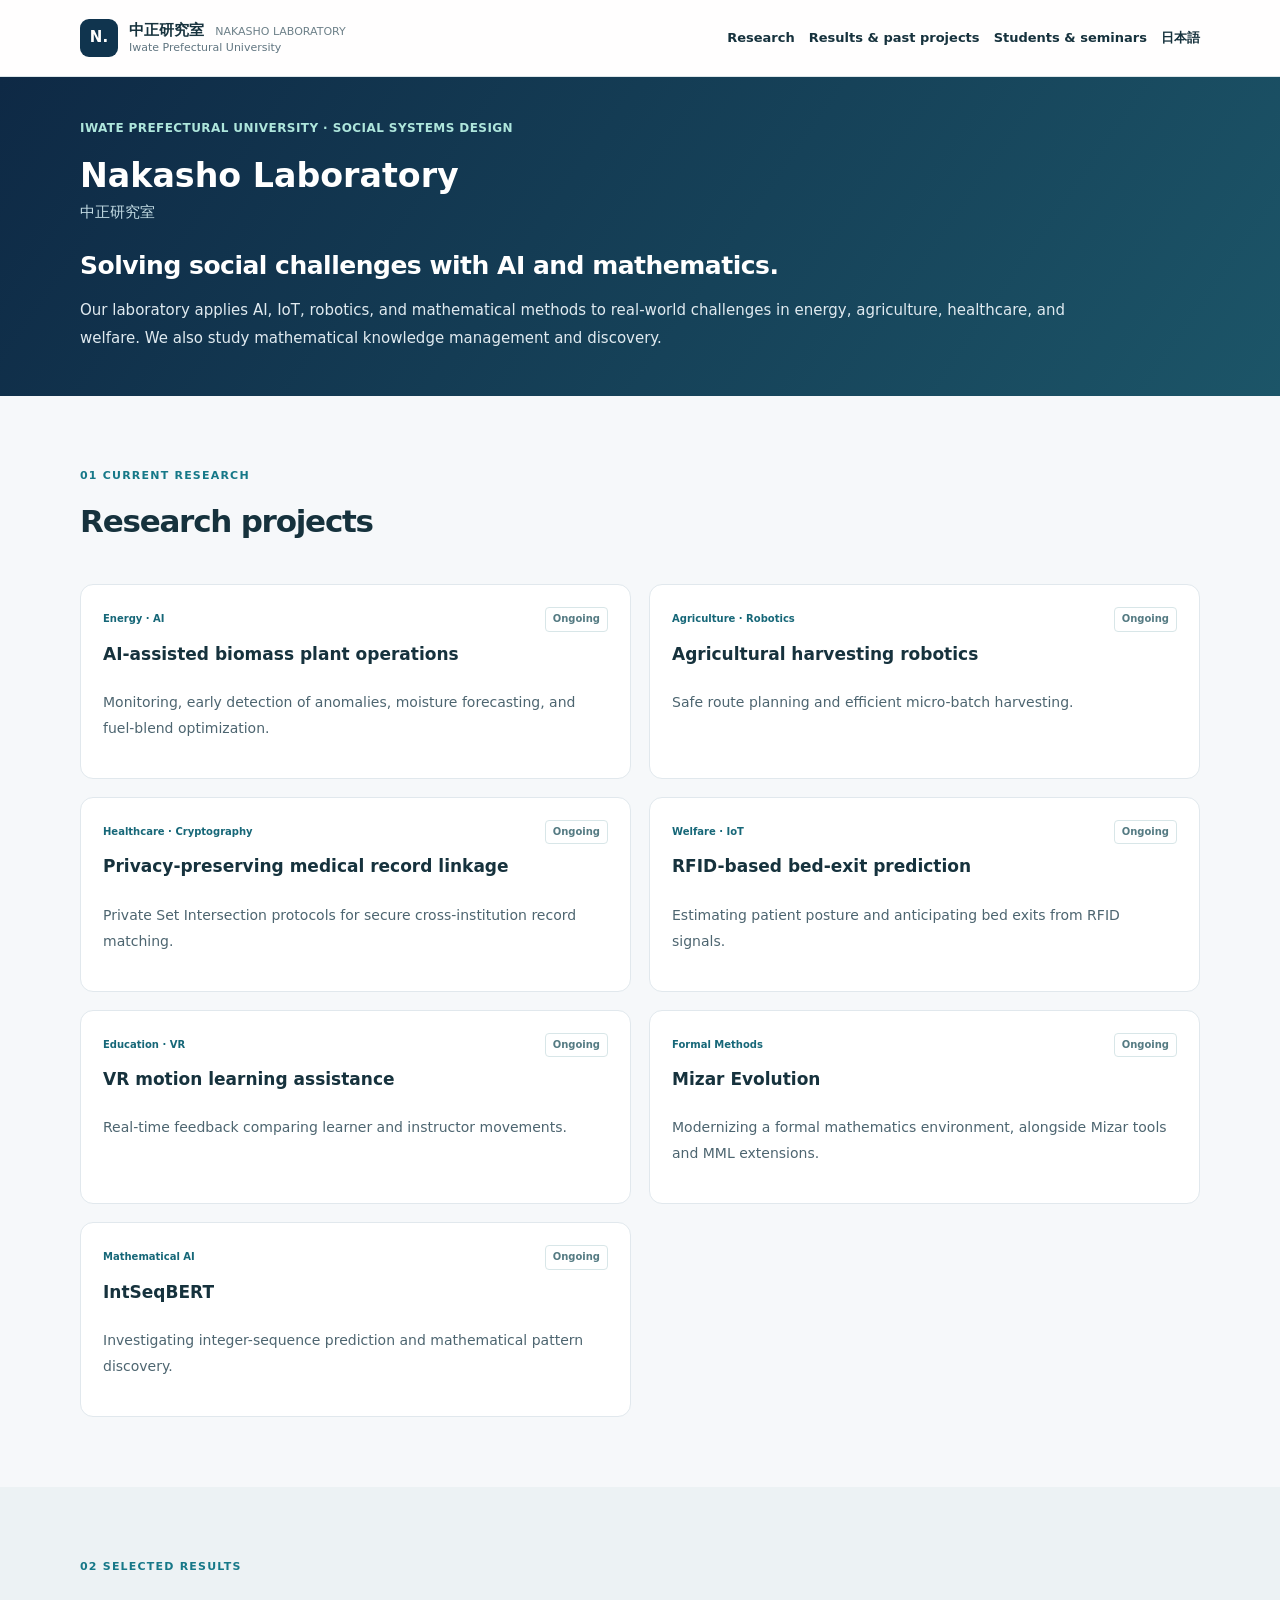
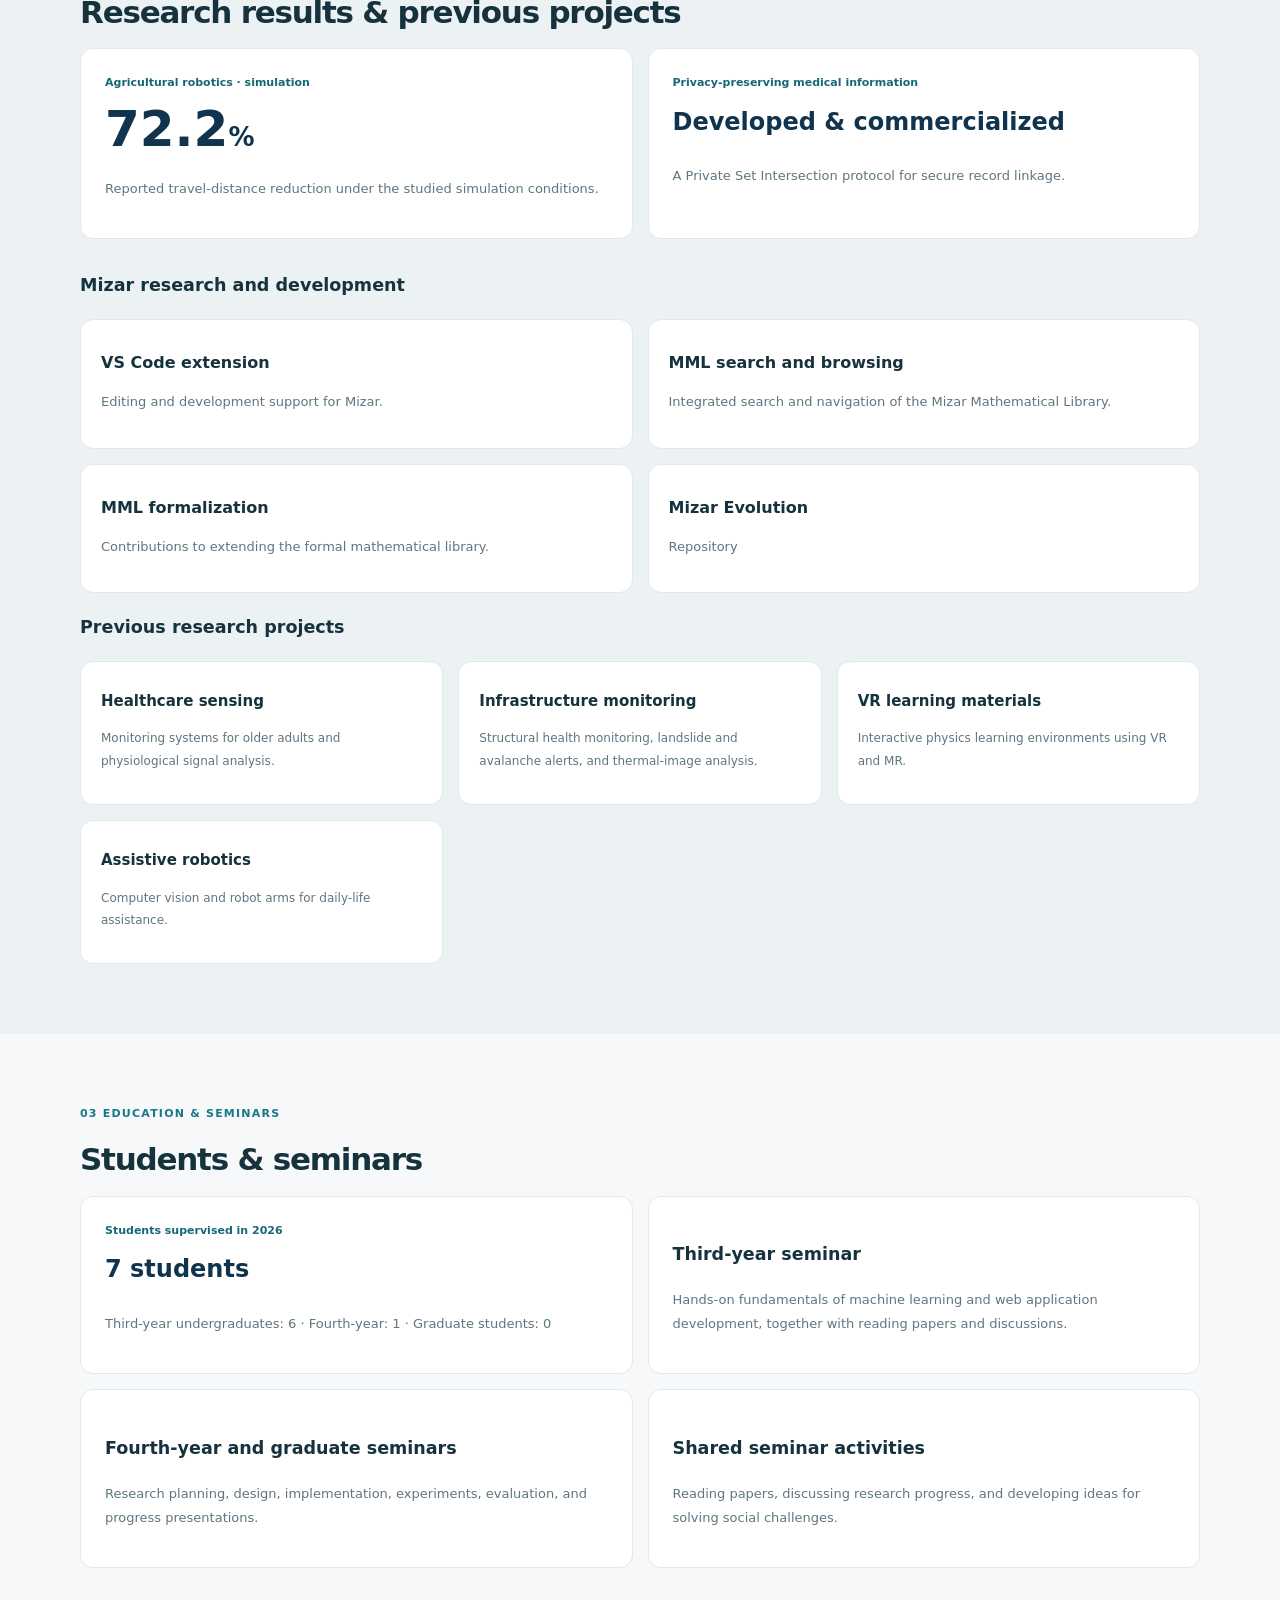
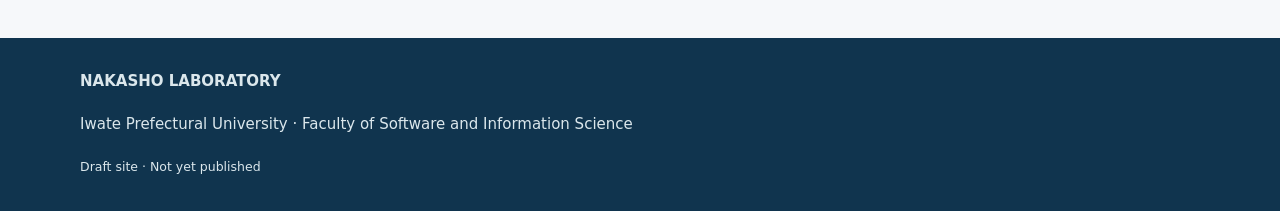
==== en/index.html @ c3edbd69 "content: merge research results with previous research projects" ====
<!doctype html><html lang="en"><head><meta charset="utf-8"><meta name="viewport" content="width=device-width,initial-scale=1"><title>Nakasho Laboratory | Iwate Prefectural University</title><meta name="description" content="AI, IoT, robotics and mathematical methods for sustainable social systems."><link rel="stylesheet" href="../assets/site.css"></head><body><a class="skip-link" href="#main">Skip to main content</a><header class="site-header"><div class="container header-inner"><a class="brand" href="#top"><span class="brand-mark">N.</span><span class="brand-text"><strong>中正研究室 <span class="brand-en">NAKASHO LABORATORY</span></strong><small>Iwate Prefectural University</small></span></a><nav class="nav"><a href="#research">Research</a><a href="#results">Results &amp; past projects</a><a href="#seminar">Students &amp; seminars</a><a href="../" lang="ja">日本語</a></nav><details class="mobile-menu"><summary>Menu ☰</summary><nav class="mobile-dropdown"><a href="#research">Research</a><a href="#results">Results &amp; past projects</a><a href="#seminar">Students &amp; seminars</a><a href="../" lang="ja">日本語</a></nav></details></div></header><main id="main"><section class="hero" id="top"><div class="container hero-shell"><div class="hero-copy"><div class="kicker">IWATE PREFECTURAL UNIVERSITY · SOCIAL SYSTEMS DESIGN</div><h1>Nakasho Laboratory <span class="hero-roman">中正研究室</span></h1><h2 class="hero-mission">Solving social challenges with AI and mathematics.</h2><p class="hero-lead">Our laboratory applies AI, IoT, robotics, and mathematical methods to real-world challenges in energy, agriculture, healthcare, and welfare. We also study mathematical knowledge management and discovery.</p></div></div></section><section class="section" id="research"><div class="container"><div class="section-head"><div><div class="section-eyebrow">01 CURRENT RESEARCH</div><h2 class="section-title">Research projects</h2></div></div><div class="project-grid">
<article class="project-card"><div class="project-content"><div class="project-meta"><span class="project-tag">Energy · AI</span><span class="project-status">Ongoing</span></div><h3>AI-assisted biomass plant operations</h3><p>Monitoring, early detection of anomalies, moisture forecasting, and fuel-blend optimization.</p></div></article><article class="project-card"><div class="project-content"><div class="project-meta"><span class="project-tag">Agriculture · Robotics</span><span class="project-status">Ongoing</span></div><h3>Agricultural harvesting robotics</h3><p>Safe route planning and efficient micro-batch harvesting.</p></div></article><article class="project-card"><div class="project-content"><div class="project-meta"><span class="project-tag">Healthcare · Cryptography</span><span class="project-status">Ongoing</span></div><h3>Privacy-preserving medical record linkage</h3><p>Private Set Intersection protocols for secure cross-institution record matching.</p></div></article><article class="project-card"><div class="project-content"><div class="project-meta"><span class="project-tag">Welfare · IoT</span><span class="project-status">Ongoing</span></div><h3>RFID-based bed-exit prediction</h3><p>Estimating patient posture and anticipating bed exits from RFID signals.</p></div></article><article class="project-card"><div class="project-content"><div class="project-meta"><span class="project-tag">Education · VR</span><span class="project-status">Ongoing</span></div><h3>VR motion learning assistance</h3><p>Real-time feedback comparing learner and instructor movements.</p></div></article><article class="project-card"><div class="project-content"><div class="project-meta"><span class="project-tag">Formal Methods</span><span class="project-status">Ongoing</span></div><h3>Mizar Evolution</h3><p>Modernizing a formal mathematics environment, alongside Mizar tools and MML extensions.</p></div></article><article class="project-card"><div class="project-content"><div class="project-meta"><span class="project-tag">Mathematical AI</span><span class="project-status">Ongoing</span></div><h3>IntSeqBERT</h3><p>Investigating integer-sequence prediction and mathematical pattern discovery.</p></div></article>
</div></div></section><section class="section results" id="results"><div class="container"><div class="section-eyebrow">02 SELECTED RESULTS</div><h2 class="section-title">Research results &amp; previous projects</h2><div class="outcome-grid"><div class="outcome-card"><div class="outcome-label">Agricultural robotics · simulation</div><div class="outcome-value">72.2<span>%</span></div><p>Reported travel-distance reduction under the studied simulation conditions.</p></div><div class="outcome-card"><div class="outcome-label">Privacy-preserving medical information</div><div class="outcome-value outcome-text">Developed &amp; commercialized</div><p>A Private Set Intersection protocol for secure record linkage.</p></div></div><div class="mizar-achievements"><h3>Mizar research and development</h3><div class="mizar-output-grid"><div class="mizar-output-card"><h4>VS Code extension</h4><p>Editing and development support for Mizar.</p></div><div class="mizar-output-card"><h4>MML search and browsing</h4><p>Integrated search and navigation of the Mizar Mathematical Library.</p></div><div class="mizar-output-card"><h4>MML formalization</h4><p>Contributions to extending the formal mathematical library.</p></div><div class="mizar-output-card"><h4>Mizar Evolution</h4><p><a href="https://github.com/aabaa/mizar-evo">Repository</a></p></div></div></div><h3 class="outcome-subtitle">Previous research projects</h3><div class="prior-grid"><article class="prior-card"><h3>Healthcare sensing</h3><p>Monitoring systems for older adults and physiological signal analysis.</p></article><article class="prior-card"><h3>Infrastructure monitoring</h3><p>Structural health monitoring, landslide and avalanche alerts, and thermal-image analysis.</p></article><article class="prior-card"><h3>VR learning materials</h3><p>Interactive physics learning environments using VR and MR.</p></article><article class="prior-card"><h3>Assistive robotics</h3><p>Computer vision and robot arms for daily-life assistance.</p></article></div></div></section><section class="section" id="seminar"><div class="container"><div class="section-eyebrow">03 EDUCATION &amp; SEMINARS</div><h2 class="section-title">Students &amp; seminars</h2><div class="outcome-grid"><div class="outcome-card"><div class="outcome-label">Students supervised in 2026</div><div class="outcome-value outcome-text">7 students</div><p>Third-year undergraduates: 6 · Fourth-year: 1 · Graduate students: 0</p></div><div class="outcome-card"><h3>Third-year seminar</h3><p>Hands-on fundamentals of machine learning and web application development, together with reading papers and discussions.</p></div><div class="outcome-card"><h3>Fourth-year and graduate seminars</h3><p>Research planning, design, implementation, experiments, evaluation, and progress presentations.</p></div><div class="outcome-card"><h3>Shared seminar activities</h3><p>Reading papers, discussing research progress, and developing ideas for solving social challenges.</p></div></div></div></section></main><footer><div class="container"><strong>NAKASHO LABORATORY</strong><p>Iwate Prefectural University · Faculty of Software and Information Science</p><small>Draft site · Not yet published</small></div></footer></body></html>
---- assets/site.css ----
@charset "UTF-8";
:root{--ink:#16323d;--muted:#607580;--teal:#166778;--deep:#10344e;--line:#dce6e9;--paper:#f6f8fa;--white:#fff}*{box-sizing:border-box}html{scroll-behavior:smooth;scroll-padding-top:82px}body{margin:0;color:var(--ink);background:var(--paper);font:15px/1.85 system-ui,-apple-system,"Noto Sans JP","Hiragino Kaku Gothic ProN",sans-serif}a{color:inherit;text-decoration:none}a:hover{color:var(--teal)}a:focus-visible,summary:focus-visible{outline:3px solid #2db7ad;outline-offset:3px}.container{width:min(1120px,calc(100% - 40px));margin:auto}.skip-link{position:absolute;top:-90px;background:white;padding:10px;z-index:20}.skip-link:focus{top:0}.site-header{position:sticky;top:0;z-index:5;background:#fffefef5;border-bottom:1px solid var(--line);backdrop-filter:blur(12px)}.header-inner{min-height:76px;display:flex;align-items:center;justify-content:space-between;gap:20px}.brand{display:flex;gap:11px;align-items:center}.brand-mark{display:grid;place-items:center;width:38px;height:38px;background:var(--deep);border-radius:9px;color:white;font-weight:800}.brand-text strong{display:block;font-size:13px;letter-spacing:.07em}.brand-text small{display:block;font-size:10px;color:var(--muted)}.nav{display:flex;gap:15px;flex-wrap:wrap;font-size:12px;font-weight:650}.nav .lang{color:var(--teal)}.mobile-menu{display:none}.hero{background:linear-gradient(125deg,#0e2945,#1c5568);color:#fff}.hero-shell{display:grid;grid-template-columns:1.15fr 1fr;gap:35px;align-items:center;min-height:480px;padding-top:45px;padding-bottom:42px}.kicker{letter-spacing:.16em;text-transform:uppercase;color:#9de4d3;font-size:11px;font-weight:700}.hero h1{font-size:clamp(32px,4.5vw,58px);line-height:1.4;letter-spacing:-.045em;margin:20px 0}.hero h1 em{font-style:normal;color:#b2e7e2}.hero-lead{color:#e0eaf0;font-size:15px;max-width:620px}.hero-actions{display:flex;flex-wrap:wrap;gap:12px;margin:27px 0}.btn{padding:11px 17px;border-radius:8px;font-weight:700;font-size:12px}.btn.primary{background:white;color:#123e52}.btn.secondary{border:1px solid #9cb4c5;color:white}.hero-note{font-size:12px;color:#b8cbd5}.hero-art img{width:100%;height:auto;max-height:330px;object-fit:contain}.hero-art-caption{text-align:center;font-size:10px;letter-spacing:.17em;color:#bad4d6}.hero-bottom{border-top:1px solid #ffffff2d}.hero-bottom-inner{display:flex;gap:25px;flex-wrap:wrap;padding:17px 0}.hero-bottom-item{display:flex;gap:9px;font-size:11px;color:#e0e8eb}.hero-bottom-item b{color:#99e4d6}.section{padding:70px 0}.section-head{display:flex;justify-content:space-between;gap:24px;align-items:end;margin-bottom:27px}.section-eyebrow,.achievement-eyebrow{font-size:11px;font-weight:700;color:#167888;letter-spacing:.11em}.section-num{margin-right:8px}.section-title{font-size:clamp(25px,3vw,36px);letter-spacing:-.04em;margin:7px 0}.section-desc{font-size:13px;color:var(--muted);max-width:390px}.research-group{display:flex;align-items:center;gap:13px;margin:25px 0 17px}.research-group .label-prefix{color:var(--teal);font-weight:800}.research-group .bar{height:1px;background:var(--line);flex:1}.project-grid{display:grid;grid-template-columns:repeat(2,minmax(0,1fr));gap:18px}.project-card,.prior-card,.outcome-card,.mizar-output-card,.pub,.profile{background:#fff;border:1px solid #e1e8ed;border-radius:13px;overflow:hidden}.project-art{background:#e9f2f2;min-height:165px;display:grid;place-items:center}.project-art img{width:100%;height:178px;object-fit:cover}.project-content{padding:20px}.project-meta{display:flex;gap:10px;align-items:center;justify-content:space-between;font-size:10px;font-weight:800;color:var(--teal)}.project-status{color:#557b83;border:1px solid #d8e6e8;padding:2px 7px;border-radius:4px}.project-card h3{font-size:18px;margin:9px 0}.en-title{display:block;color:#698089;font-size:11px;font-weight:500}.project-card p{font-size:13px;color:#4d6570}.project-bottom{display:flex;justify-content:space-between;flex-wrap:wrap;gap:12px;align-items:center;border-top:1px solid #edf1f3;padding-top:15px;margin-top:18px}.keywords{font-size:11px;color:#6a818b}.project-link{color:var(--teal);font-size:11px;font-weight:750}.results{background:#ecf2f4}.outcome-grid,.mizar-output-grid,.prior-grid{display:grid;grid-template-columns:repeat(2,minmax(0,1fr));gap:15px}.outcome-card{padding:24px}.outcome-label,.mizar-output-index{font-size:11px;color:var(--teal);font-weight:750}.outcome-value{font-size:50px;font-weight:800;color:var(--deep);line-height:1.4}.outcome-value span{font-size:26px}.outcome-value.outcome-text{font-size:24px;padding:12px 0}.outcome-card p{color:var(--muted);font-size:13px}.mizar-achievements{margin-top:30px}.achievement-head h3{font-size:23px;margin:8px 0}.achievement-head p{font-size:13px;color:var(--muted)}.mizar-output-card{padding:20px}.mizar-output-card h4{margin:8px 0;font-size:16px}.mizar-output-card p{font-size:13px;color:var(--muted)}.mizar-output-links{display:flex;gap:14px;font-size:12px;color:var(--teal);flex-wrap:wrap}.pub-list{display:grid;gap:8px;margin-top:25px}.pub{padding:14px 19px;display:flex;gap:14px;align-items:center}.pub-year{font-size:12px;color:var(--teal);font-weight:800}.pub-title{font-size:13px;font-weight:700}.pub-venue{font-size:12px;color:var(--muted)}.pub-arrow{margin-left:auto}.prior-grid{grid-template-columns:repeat(3,minmax(0,1fr))}.prior-card{padding:20px}.prior-card h3{margin:6px 0;font-size:15px}.prior-card p{font-size:12px;color:var(--muted)}.profile{padding:23px}.profile-role{color:var(--teal);font-size:12px}.profile-symbol{font-size:32px}.profile-links{display:flex;flex-wrap:wrap;gap:14px;color:var(--teal);font-size:12px}.contact{background:#e8f0f3}.footer-brand{font-weight:800}.footer-links{display:flex;gap:16px;flex-wrap:wrap}.footer-note{color:#647981;font-size:11px}.inline-note{font-size:12px;color:var(--muted)}footer{background:var(--deep);color:#dbe7ec;padding:30px 0}footer a{color:#fff}
@media(max-width:900px){.nav{display:none}.mobile-menu{display:block;position:relative}.mobile-menu summary{cursor:pointer;font-size:13px}.mobile-dropdown{position:absolute;right:0;top:31px;background:white;color:var(--ink);border:1px solid var(--line);border-radius:10px;padding:15px;width:min(300px,85vw);box-shadow:0 12px 30px #0b273522}.mobile-dropdown a{display:block;padding:7px}.hero-shell{grid-template-columns:1fr}.hero-art{display:none}.section-head{display:block}.section-desc{max-width:none}.prior-grid{grid-template-columns:repeat(2,minmax(0,1fr))}}
@media(max-width:600px){.container{width:min(100% - 30px,1120px)}.hero-shell{min-height:0;padding-top:42px;padding-bottom:42px}.hero h1{font-size:31px}.hero-lead{font-size:13px}.hero-bottom-inner{gap:10px}.hero-bottom-item{font-size:10px}.section{padding:42px 0}.project-grid,.outcome-grid,.mizar-output-grid,.prior-grid{grid-template-columns:1fr}.project-art img{height:155px}.project-content{padding:17px}.outcome-value{font-size:39px}.pub{flex-wrap:wrap}}

/* Deliberately restrained, text-first design. No decorative project illustrations. */
.hero-shell{grid-template-columns:minmax(0,1fr);min-height:350px;max-width:1120px}.hero-copy{max-width:760px}.project-card{display:flex;flex-direction:column}.project-content{height:100%;display:flex;flex-direction:column}.project-bottom{margin-top:auto}.project-art,.hero-art{display:none!important}

/* Lab identity first, restrained title design inspired by peer lab sites. */
.brand-en{font-size:10px;font-weight:500;letter-spacing:.02em;color:#6d8089;margin-left:7px}.hero h1{font-size:clamp(38px,5vw,64px);line-height:1.25;margin:20px 0 14px}.hero-roman{display:block;font-size:clamp(15px,1.7vw,22px);letter-spacing:.02em;font-weight:450;color:#c6dee6;margin-top:8px}.hero-mission{font-size:clamp(19px,2.35vw,29px);line-height:1.5;font-weight:650;margin:22px 0 12px;color:#fff}.hero-lead{margin-top:10px}.hero-note{margin-top:24px}.hero-shell{min-height:360px;padding-top:58px;padding-bottom:55px}@media(max-width:600px){.brand-en{display:block;margin-left:0;font-size:9px}.hero h1{font-size:38px}.hero-mission{font-size:21px}.hero-shell{padding-top:42px;padding-bottom:40px}}

/* Typography normalization — desktop and mobile, October 2026. */
.brand-text strong{font-size:15px;letter-spacing:0;line-height:1.35}.brand-text small{font-size:11px;line-height:1.45}.brand-en{font-size:11px;font-weight:450;letter-spacing:0;margin-left:6px}.brand-mark{flex-shrink:0}.nav{font-size:13px;gap:clamp(10px,1.1vw,17px)}
.hero-shell{display:block;min-height:0;padding-top:clamp(43px,5vw,67px);padding-bottom:clamp(42px,5vw,65px)}.hero-copy{max-width:850px}.kicker{font-size:12px;line-height:1.6;letter-spacing:.035em;text-transform:none}.hero h1{font-size:clamp(36px,3.7vw,48px);font-weight:750;line-height:1.3;letter-spacing:-.025em;margin:21px 0 0}.hero-roman{font-size:clamp(17px,1.7vw,20px);font-weight:450;margin-top:3px;letter-spacing:0;line-height:1.4}.hero-mission{font-size:clamp(21px,2.1vw,26px);font-weight:650;line-height:1.55;letter-spacing:-.02em;margin:28px 0 11px;text-wrap:pretty}.hero-lead{font-size:15px;line-height:1.95;max-width:43em;margin:0;overflow-wrap:normal;line-break:strict;word-break:normal}.hero-note{font-size:12px;margin-top:17px}.hero-bottom-item{font-size:12px}
.section-title{font-size:clamp(25px,2.65vw,31px)}.project-card h3{font-size:17px;line-height:1.55}.project-card p{font-size:14px;line-height:1.85}.en-title{font-size:12px}.section-desc{font-size:14px;line-height:1.75}.project-content{padding:22px}
@media(max-width:1000px){.nav{display:none}.mobile-menu{display:block;position:relative}.mobile-dropdown{position:absolute;right:0;top:31px;background:white;color:var(--ink);border:1px solid var(--line);border-radius:10px;padding:15px;width:min(300px,85vw);box-shadow:0 12px 30px #0b273522}.mobile-dropdown a{display:block;padding:7px}}
@media(max-width:600px){.hero h1{font-size:35px}.hero-roman{font-size:17px}.hero-mission{font-size:21px;margin-top:23px}.hero-lead{font-size:14px}.brand-text strong{font-size:14px}.brand-en{display:block;margin:1px 0 0;font-size:10px}.project-content{padding:18px}.hero-shell{padding-top:39px;padding-bottom:41px}}

/* Restore original navy/teal palette; keep lab name modest and legible. */
.hero{background:linear-gradient(125deg,#0e2945,#1c5568);color:#fff}
.hero-shell{padding-top:42px;padding-bottom:43px}
.hero h1{font-size:clamp(28px,2.6vw,34px);font-weight:650;letter-spacing:0;line-height:1.38;margin:15px 0 0;color:#fff}
.hero-roman{font-size:15px;line-height:1.5;font-weight:400;color:#c6dee6;margin-top:2px}
.hero-mission{font-size:clamp(20px,2vw,25px);font-weight:600;line-height:1.6;color:#fff;margin:22px 0 10px}
.kicker{color:#aee6dc;font-size:12px}
.hero-lead{color:#e0eaf0;max-width:44em;font-size:15px}
.hero-note{color:#b8cbd5}
.hero-bottom{display:none}
@media(max-width:600px){.hero h1{font-size:29px}.hero-mission{font-size:20px}.hero-shell{padding-top:37px;padding-bottom:40px}.hero-lead{font-size:14px}}

/* Ordinary text links; no decorative external-link arrows. */
.project-link,.mizar-output-links a,.profile-links a,.footer-links a,.inline-note a,.contact-info a,.pub-title{ text-decoration:underline; text-underline-offset:3px; text-decoration-thickness:1px; }
.project-link:hover,.mizar-output-links a:hover,.profile-links a:hover,.footer-links a:hover,.inline-note a:hover,.contact-info a:hover,.pub:hover .pub-title{ text-decoration-thickness:2px; }
.pub-arrow{display:none}

/* Hero copy: sentence-level breaks on desktop; natural wrapping on narrower viewports. */
.hero-copy{max-width:1000px}
.hero-lead{max-width:100%;line-height:1.9}
.hero-sentence{display:block}
.hero-sentence + .hero-sentence{margin-top:0.35em}
@media(max-width:900px){.hero-copy{max-width:100%}}
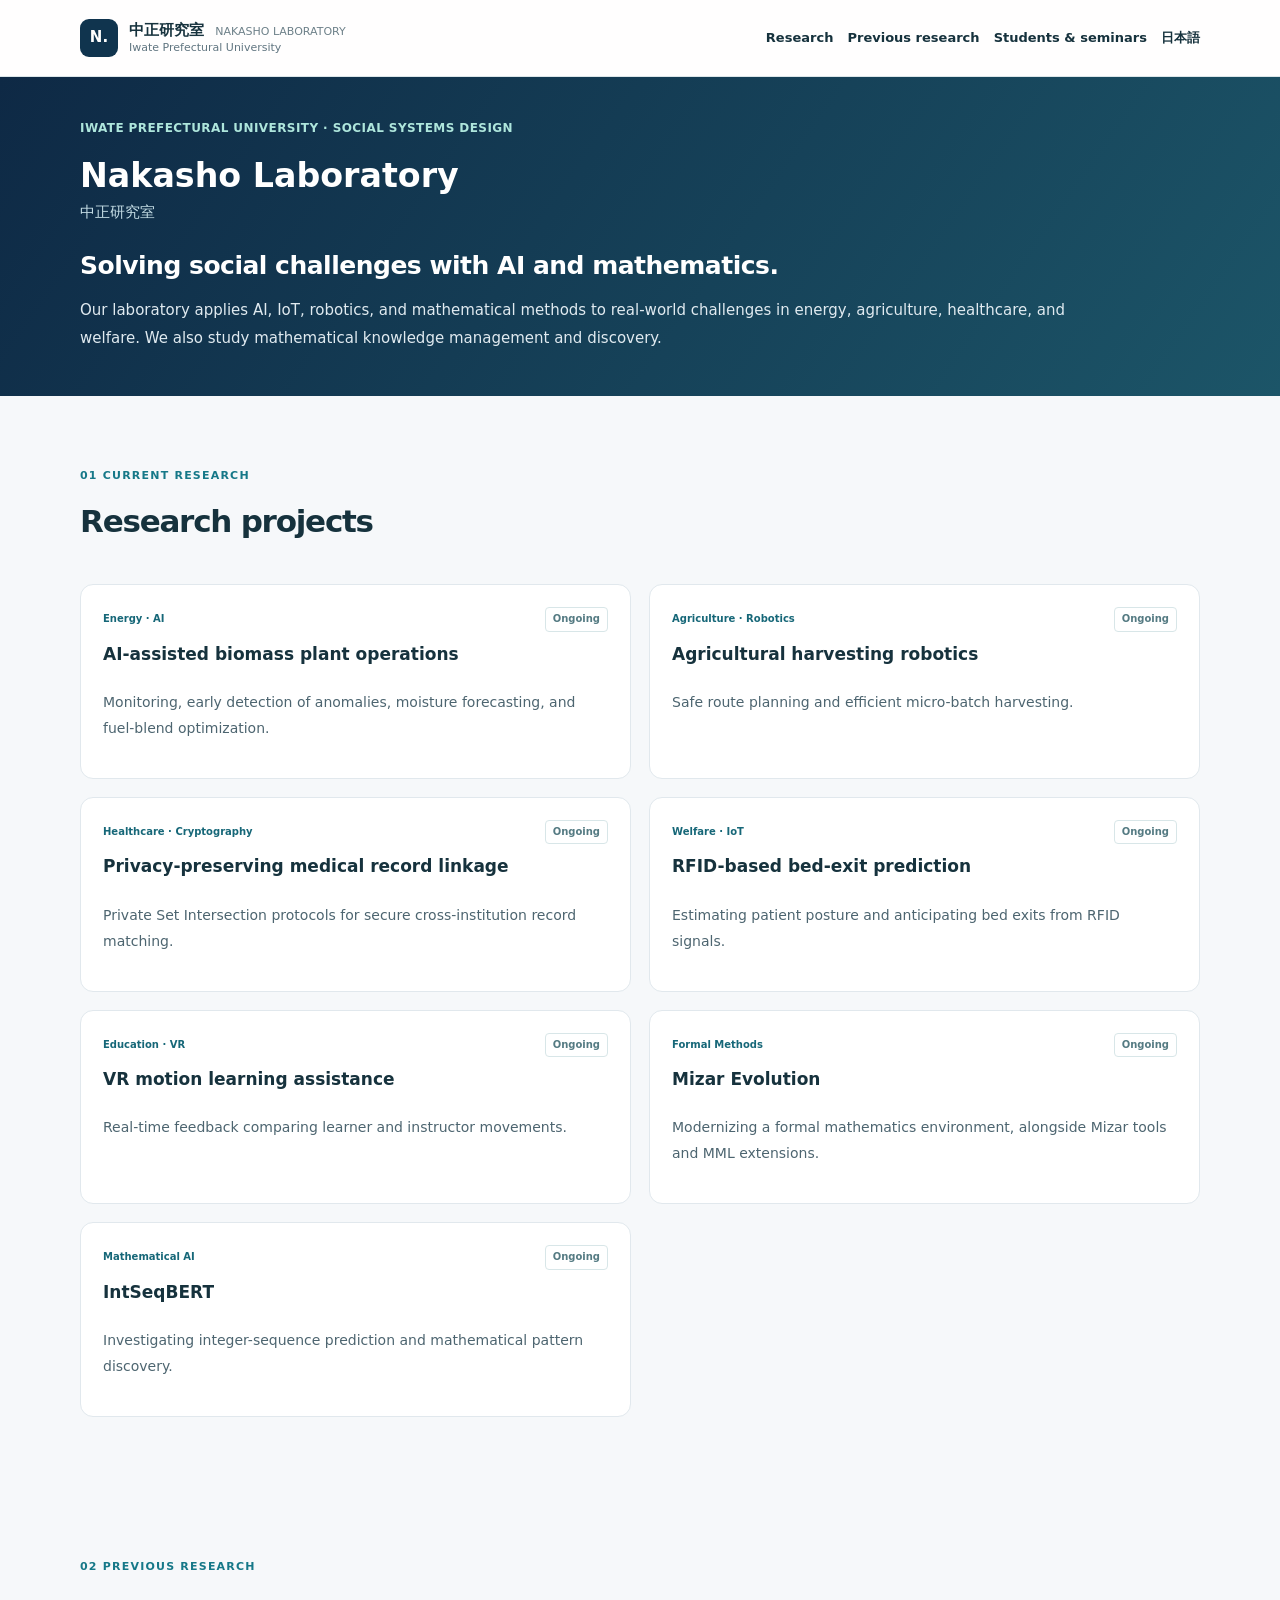
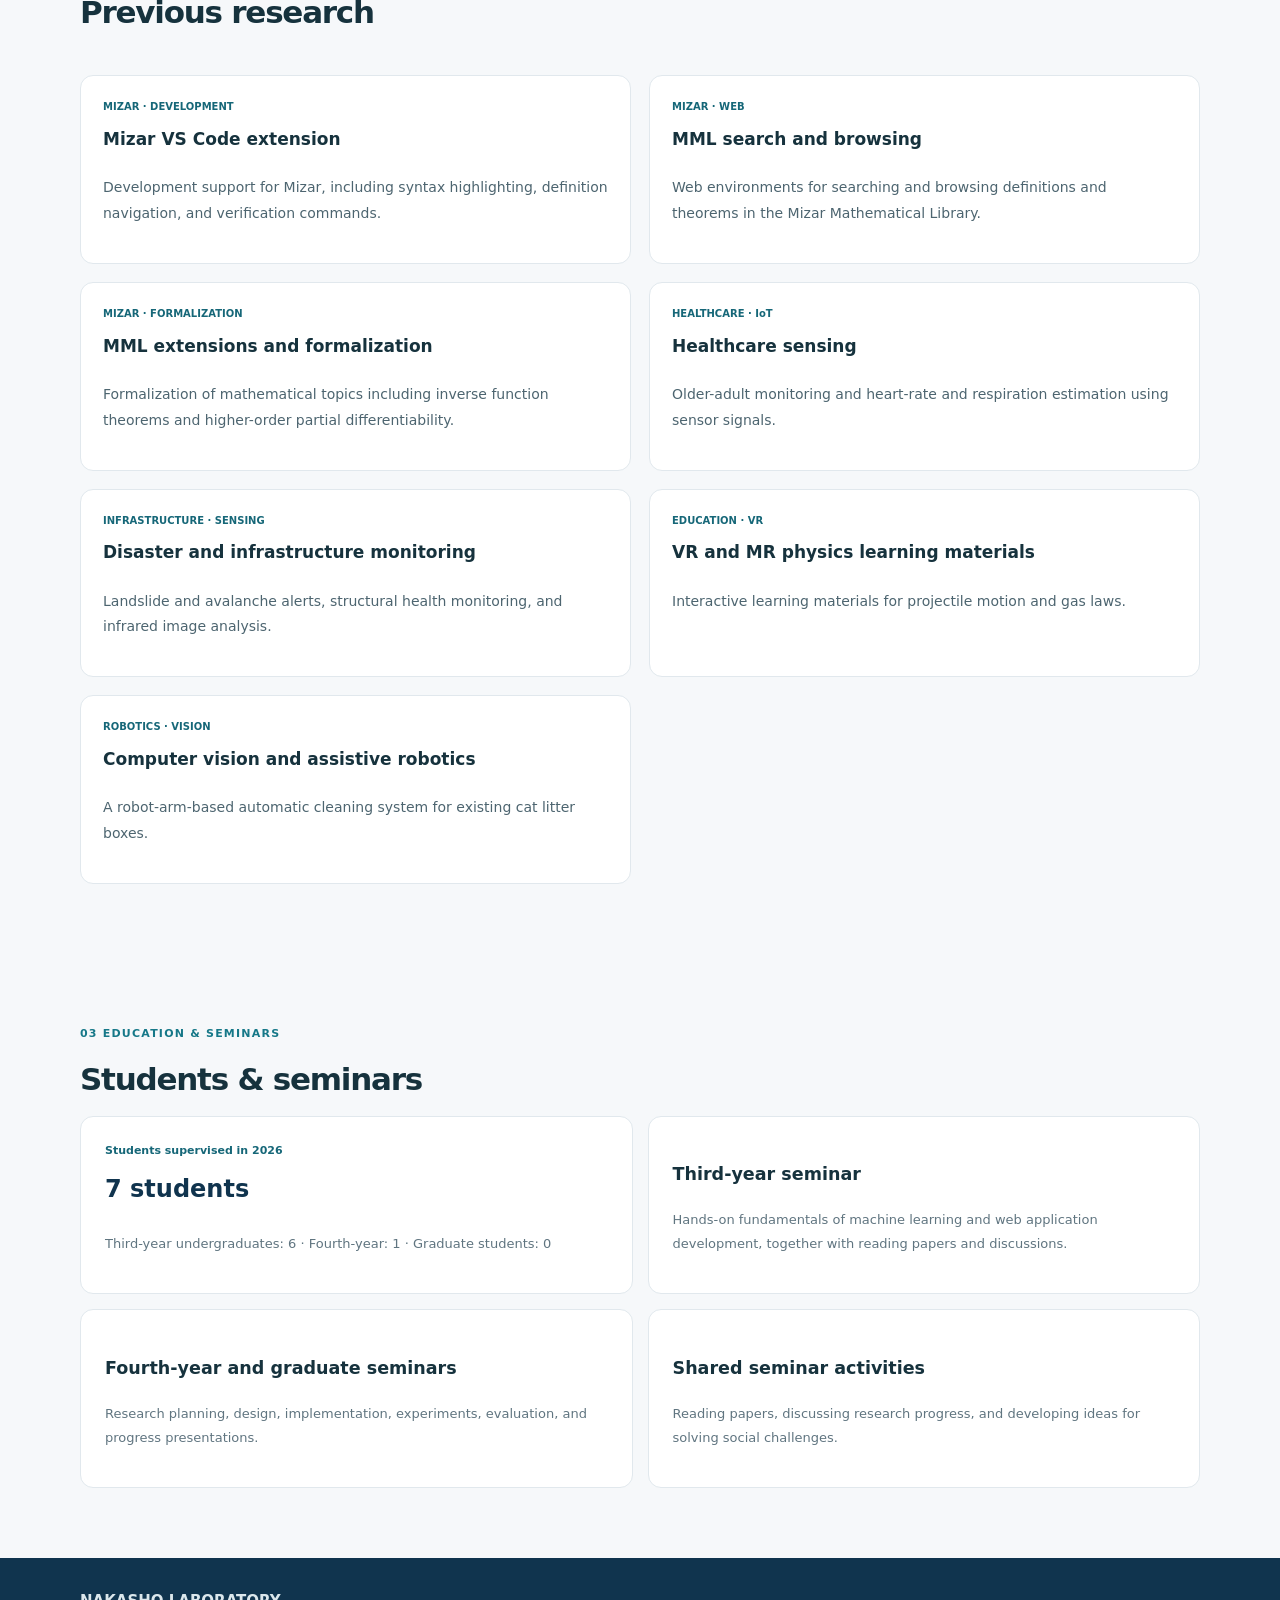
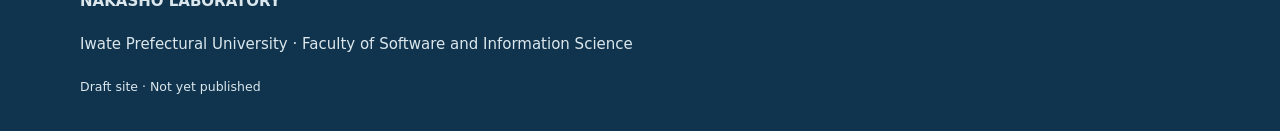
==== commit f163c4c0: "content: present previous projects like current research; remove results showcase" ====
--- a/en/index.html
+++ b/en/index.html
@@ -1,3 +1,9 @@
-<!doctype html><html lang="en"><head><meta charset="utf-8"><meta name="viewport" content="width=device-width,initial-scale=1"><title>Nakasho Laboratory | Iwate Prefectural University</title><meta name="description" content="AI, IoT, robotics and mathematical methods for sustainable social systems."><link rel="stylesheet" href="../assets/site.css"></head><body><a class="skip-link" href="#main">Skip to main content</a><header class="site-header"><div class="container header-inner"><a class="brand" href="#top"><span class="brand-mark">N.</span><span class="brand-text"><strong>中正研究室 <span class="brand-en">NAKASHO LABORATORY</span></strong><small>Iwate Prefectural University</small></span></a><nav class="nav"><a href="#research">Research</a><a href="#results">Results &amp; past projects</a><a href="#seminar">Students &amp; seminars</a><a href="../" lang="ja">日本語</a></nav><details class="mobile-menu"><summary>Menu ☰</summary><nav class="mobile-dropdown"><a href="#research">Research</a><a href="#results">Results &amp; past projects</a><a href="#seminar">Students &amp; seminars</a><a href="../" lang="ja">日本語</a></nav></details></div></header><main id="main"><section class="hero" id="top"><div class="container hero-shell"><div class="hero-copy"><div class="kicker">IWATE PREFECTURAL UNIVERSITY · SOCIAL SYSTEMS DESIGN</div><h1>Nakasho Laboratory <span class="hero-roman">中正研究室</span></h1><h2 class="hero-mission">Solving social challenges with AI and mathematics.</h2><p class="hero-lead">Our laboratory applies AI, IoT, robotics, and mathematical methods to real-world challenges in energy, agriculture, healthcare, and welfare. We also study mathematical knowledge management and discovery.</p></div></div></section><section class="section" id="research"><div class="container"><div class="section-head"><div><div class="section-eyebrow">01 CURRENT RESEARCH</div><h2 class="section-title">Research projects</h2></div></div><div class="project-grid">
+<!doctype html><html lang="en"><head><meta charset="utf-8"><meta name="viewport" content="width=device-width,initial-scale=1"><title>Nakasho Laboratory | Iwate Prefectural University</title><meta name="description" content="AI, IoT, robotics and mathematical methods for sustainable social systems."><link rel="stylesheet" href="../assets/site.css"></head><body><a class="skip-link" href="#main">Skip to main content</a><header class="site-header"><div class="container header-inner"><a class="brand" href="#top"><span class="brand-mark">N.</span><span class="brand-text"><strong>中正研究室 <span class="brand-en">NAKASHO LABORATORY</span></strong><small>Iwate Prefectural University</small></span></a><nav class="nav"><a href="#research">Research</a><a href="#history">Previous research</a><a href="#seminar">Students &amp; seminars</a><a href="../" lang="ja">日本語</a></nav><details class="mobile-menu"><summary>Menu ☰</summary><nav class="mobile-dropdown"><a href="#research">Research</a><a href="#history">Previous research</a><a href="#seminar">Students &amp; seminars</a><a href="../" lang="ja">日本語</a></nav></details></div></header><main id="main"><section class="hero" id="top"><div class="container hero-shell"><div class="hero-copy"><div class="kicker">IWATE PREFECTURAL UNIVERSITY · SOCIAL SYSTEMS DESIGN</div><h1>Nakasho Laboratory <span class="hero-roman">中正研究室</span></h1><h2 class="hero-mission">Solving social challenges with AI and mathematics.</h2><p class="hero-lead">Our laboratory applies AI, IoT, robotics, and mathematical methods to real-world challenges in energy, agriculture, healthcare, and welfare. We also study mathematical knowledge management and discovery.</p></div></div></section><section class="section" id="research"><div class="container"><div class="section-head"><div><div class="section-eyebrow">01 CURRENT RESEARCH</div><h2 class="section-title">Research projects</h2></div></div><div class="project-grid">
 <article class="project-card"><div class="project-content"><div class="project-meta"><span class="project-tag">Energy · AI</span><span class="project-status">Ongoing</span></div><h3>AI-assisted biomass plant operations</h3><p>Monitoring, early detection of anomalies, moisture forecasting, and fuel-blend optimization.</p></div></article><article class="project-card"><div class="project-content"><div class="project-meta"><span class="project-tag">Agriculture · Robotics</span><span class="project-status">Ongoing</span></div><h3>Agricultural harvesting robotics</h3><p>Safe route planning and efficient micro-batch harvesting.</p></div></article><article class="project-card"><div class="project-content"><div class="project-meta"><span class="project-tag">Healthcare · Cryptography</span><span class="project-status">Ongoing</span></div><h3>Privacy-preserving medical record linkage</h3><p>Private Set Intersection protocols for secure cross-institution record matching.</p></div></article><article class="project-card"><div class="project-content"><div class="project-meta"><span class="project-tag">Welfare · IoT</span><span class="project-status">Ongoing</span></div><h3>RFID-based bed-exit prediction</h3><p>Estimating patient posture and anticipating bed exits from RFID signals.</p></div></article><article class="project-card"><div class="project-content"><div class="project-meta"><span class="project-tag">Education · VR</span><span class="project-status">Ongoing</span></div><h3>VR motion learning assistance</h3><p>Real-time feedback comparing learner and instructor movements.</p></div></article><article class="project-card"><div class="project-content"><div class="project-meta"><span class="project-tag">Formal Methods</span><span class="project-status">Ongoing</span></div><h3>Mizar Evolution</h3><p>Modernizing a formal mathematics environment, alongside Mizar tools and MML extensions.</p></div></article><article class="project-card"><div class="project-content"><div class="project-meta"><span class="project-tag">Mathematical AI</span><span class="project-status">Ongoing</span></div><h3>IntSeqBERT</h3><p>Investigating integer-sequence prediction and mathematical pattern discovery.</p></div></article>
-</div></div></section><section class="section results" id="results"><div class="container"><div class="section-eyebrow">02 SELECTED RESULTS</div><h2 class="section-title">Research results &amp; previous projects</h2><div class="outcome-grid"><div class="outcome-card"><div class="outcome-label">Agricultural robotics · simulation</div><div class="outcome-value">72.2<span>%</span></div><p>Reported travel-distance reduction under the studied simulation conditions.</p></div><div class="outcome-card"><div class="outcome-label">Privacy-preserving medical information</div><div class="outcome-value outcome-text">Developed &amp; commercialized</div><p>A Private Set Intersection protocol for secure record linkage.</p></div></div><div class="mizar-achievements"><h3>Mizar research and development</h3><div class="mizar-output-grid"><div class="mizar-output-card"><h4>VS Code extension</h4><p>Editing and development support for Mizar.</p></div><div class="mizar-output-card"><h4>MML search and browsing</h4><p>Integrated search and navigation of the Mizar Mathematical Library.</p></div><div class="mizar-output-card"><h4>MML formalization</h4><p>Contributions to extending the formal mathematical library.</p></div><div class="mizar-output-card"><h4>Mizar Evolution</h4><p><a href="https://github.com/aabaa/mizar-evo">Repository</a></p></div></div></div><h3 class="outcome-subtitle">Previous research projects</h3><div class="prior-grid"><article class="prior-card"><h3>Healthcare sensing</h3><p>Monitoring systems for older adults and physiological signal analysis.</p></article><article class="prior-card"><h3>Infrastructure monitoring</h3><p>Structural health monitoring, landslide and avalanche alerts, and thermal-image analysis.</p></article><article class="prior-card"><h3>VR learning materials</h3><p>Interactive physics learning environments using VR and MR.</p></article><article class="prior-card"><h3>Assistive robotics</h3><p>Computer vision and robot arms for daily-life assistance.</p></article></div></div></section><section class="section" id="seminar"><div class="container"><div class="section-eyebrow">03 EDUCATION &amp; SEMINARS</div><h2 class="section-title">Students &amp; seminars</h2><div class="outcome-grid"><div class="outcome-card"><div class="outcome-label">Students supervised in 2026</div><div class="outcome-value outcome-text">7 students</div><p>Third-year undergraduates: 6 · Fourth-year: 1 · Graduate students: 0</p></div><div class="outcome-card"><h3>Third-year seminar</h3><p>Hands-on fundamentals of machine learning and web application development, together with reading papers and discussions.</p></div><div class="outcome-card"><h3>Fourth-year and graduate seminars</h3><p>Research planning, design, implementation, experiments, evaluation, and progress presentations.</p></div><div class="outcome-card"><h3>Shared seminar activities</h3><p>Reading papers, discussing research progress, and developing ideas for solving social challenges.</p></div></div></div></section></main><footer><div class="container"><strong>NAKASHO LABORATORY</strong><p>Iwate Prefectural University · Faculty of Software and Information Science</p><small>Draft site · Not yet published</small></div></footer></body></html>+</div></div></section><section class="section" id="history"><div class="container"><div class="section-head"><div><div class="section-eyebrow">02 PREVIOUS RESEARCH</div><h2 class="section-title">Previous research</h2></div></div><div class="project-grid"><article class="project-card"><div class="project-content"><div class="project-meta"><span class="project-tag">MIZAR · DEVELOPMENT</span></div><h3>Mizar VS Code extension</h3><p>Development support for Mizar, including syntax highlighting, definition navigation, and verification commands.</p></div></article>
+<article class="project-card"><div class="project-content"><div class="project-meta"><span class="project-tag">MIZAR · WEB</span></div><h3>MML search and browsing</h3><p>Web environments for searching and browsing definitions and theorems in the Mizar Mathematical Library.</p></div></article>
+<article class="project-card"><div class="project-content"><div class="project-meta"><span class="project-tag">MIZAR · FORMALIZATION</span></div><h3>MML extensions and formalization</h3><p>Formalization of mathematical topics including inverse function theorems and higher-order partial differentiability.</p></div></article>
+<article class="project-card"><div class="project-content"><div class="project-meta"><span class="project-tag">HEALTHCARE · IoT</span></div><h3>Healthcare sensing</h3><p>Older-adult monitoring and heart-rate and respiration estimation using sensor signals.</p></div></article>
+<article class="project-card"><div class="project-content"><div class="project-meta"><span class="project-tag">INFRASTRUCTURE · SENSING</span></div><h3>Disaster and infrastructure monitoring</h3><p>Landslide and avalanche alerts, structural health monitoring, and infrared image analysis.</p></div></article>
+<article class="project-card"><div class="project-content"><div class="project-meta"><span class="project-tag">EDUCATION · VR</span></div><h3>VR and MR physics learning materials</h3><p>Interactive learning materials for projectile motion and gas laws.</p></div></article>
+<article class="project-card"><div class="project-content"><div class="project-meta"><span class="project-tag">ROBOTICS · VISION</span></div><h3>Computer vision and assistive robotics</h3><p>A robot-arm-based automatic cleaning system for existing cat litter boxes.</p></div></article></div></div></section><section class="section" id="seminar"><div class="container"><div class="section-eyebrow">03 EDUCATION &amp; SEMINARS</div><h2 class="section-title">Students &amp; seminars</h2><div class="outcome-grid"><div class="outcome-card"><div class="outcome-label">Students supervised in 2026</div><div class="outcome-value outcome-text">7 students</div><p>Third-year undergraduates: 6 · Fourth-year: 1 · Graduate students: 0</p></div><div class="outcome-card"><h3>Third-year seminar</h3><p>Hands-on fundamentals of machine learning and web application development, together with reading papers and discussions.</p></div><div class="outcome-card"><h3>Fourth-year and graduate seminars</h3><p>Research planning, design, implementation, experiments, evaluation, and progress presentations.</p></div><div class="outcome-card"><h3>Shared seminar activities</h3><p>Reading papers, discussing research progress, and developing ideas for solving social challenges.</p></div></div></div></section></main><footer><div class="container"><strong>NAKASHO LABORATORY</strong><p>Iwate Prefectural University · Faculty of Software and Information Science</p><small>Draft site · Not yet published</small></div></footer></body></html>
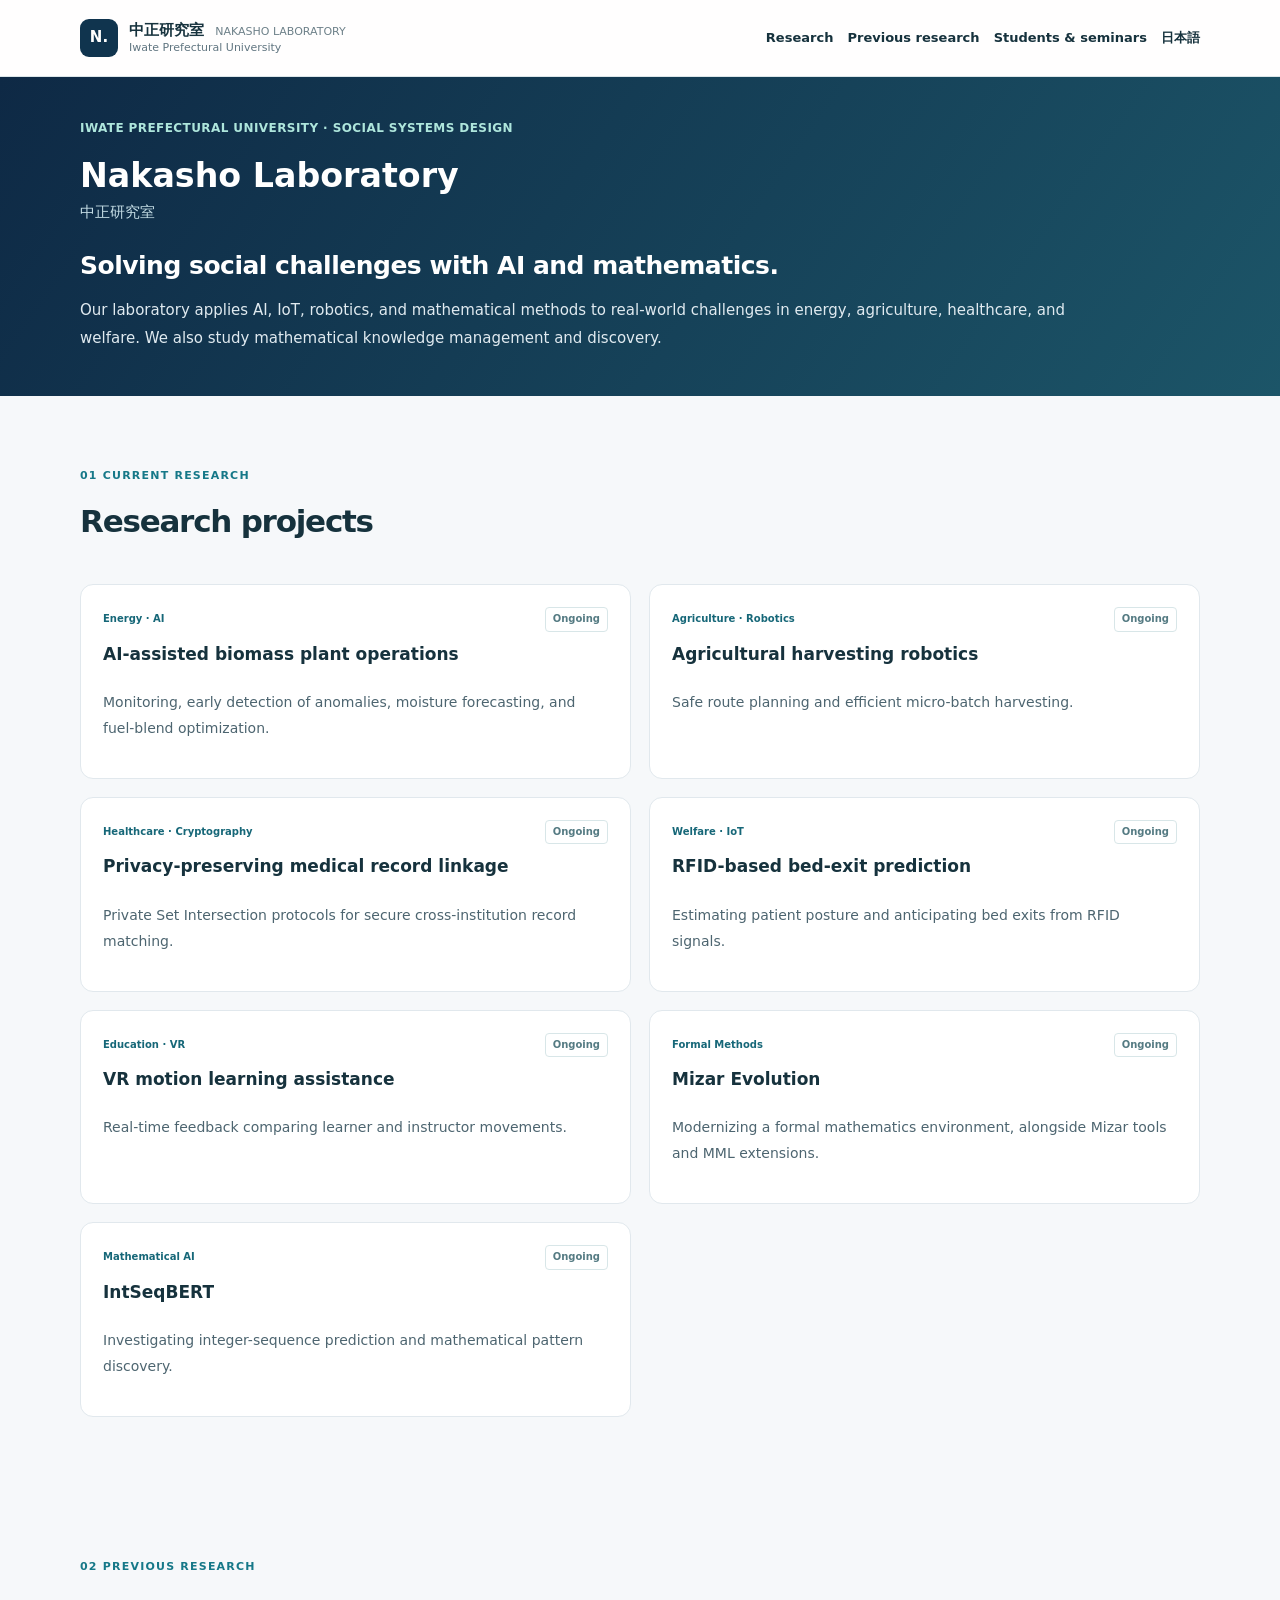
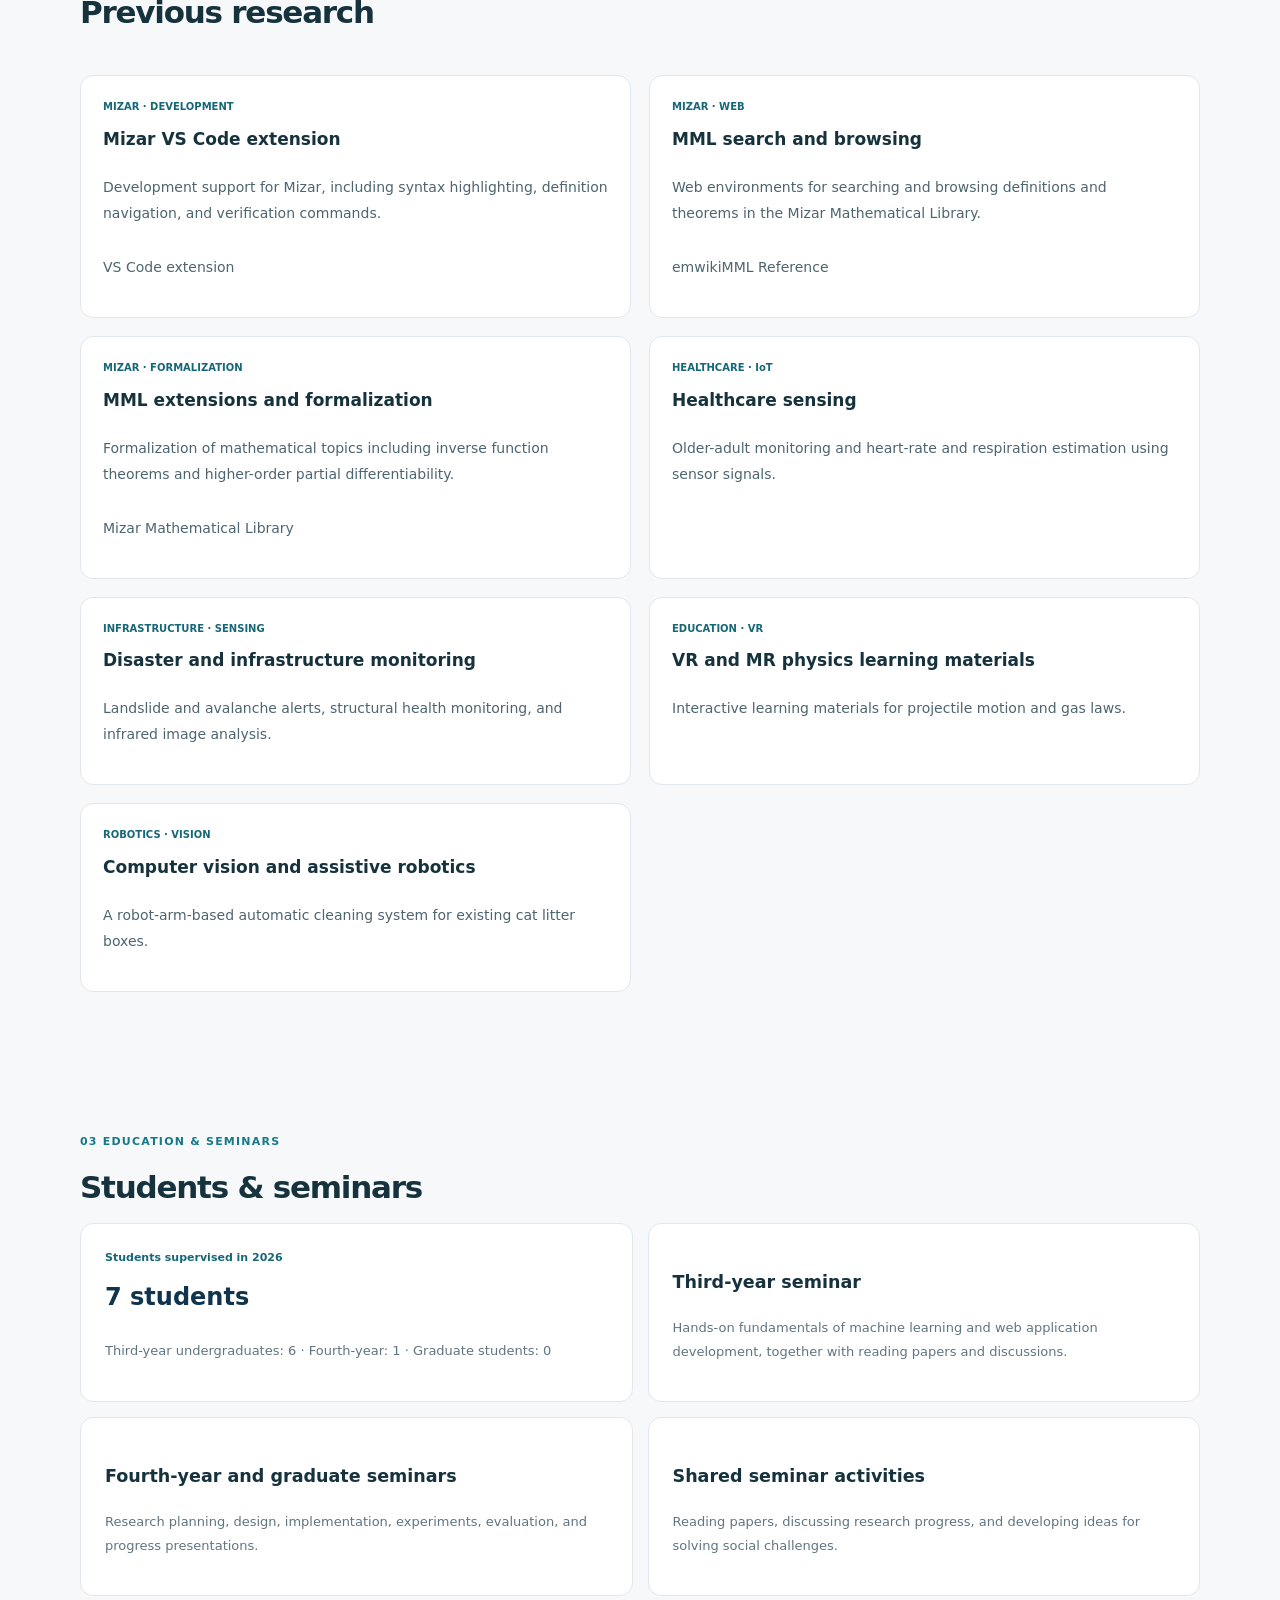
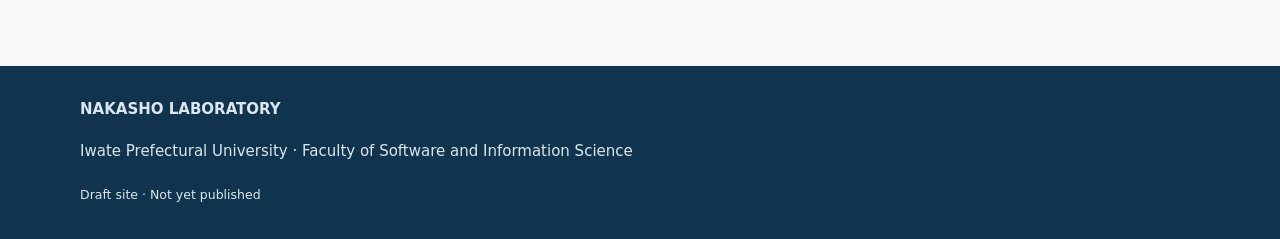
==== commit 35154165: "content: link Mizar tools and MML from previous research cards" ====
--- a/en/index.html
+++ b/en/index.html
@@ -1,8 +1,8 @@
 <!doctype html><html lang="en"><head><meta charset="utf-8"><meta name="viewport" content="width=device-width,initial-scale=1"><title>Nakasho Laboratory | Iwate Prefectural University</title><meta name="description" content="AI, IoT, robotics and mathematical methods for sustainable social systems."><link rel="stylesheet" href="../assets/site.css"></head><body><a class="skip-link" href="#main">Skip to main content</a><header class="site-header"><div class="container header-inner"><a class="brand" href="#top"><span class="brand-mark">N.</span><span class="brand-text"><strong>中正研究室 <span class="brand-en">NAKASHO LABORATORY</span></strong><small>Iwate Prefectural University</small></span></a><nav class="nav"><a href="#research">Research</a><a href="#history">Previous research</a><a href="#seminar">Students &amp; seminars</a><a href="../" lang="ja">日本語</a></nav><details class="mobile-menu"><summary>Menu ☰</summary><nav class="mobile-dropdown"><a href="#research">Research</a><a href="#history">Previous research</a><a href="#seminar">Students &amp; seminars</a><a href="../" lang="ja">日本語</a></nav></details></div></header><main id="main"><section class="hero" id="top"><div class="container hero-shell"><div class="hero-copy"><div class="kicker">IWATE PREFECTURAL UNIVERSITY · SOCIAL SYSTEMS DESIGN</div><h1>Nakasho Laboratory <span class="hero-roman">中正研究室</span></h1><h2 class="hero-mission">Solving social challenges with AI and mathematics.</h2><p class="hero-lead">Our laboratory applies AI, IoT, robotics, and mathematical methods to real-world challenges in energy, agriculture, healthcare, and welfare. We also study mathematical knowledge management and discovery.</p></div></div></section><section class="section" id="research"><div class="container"><div class="section-head"><div><div class="section-eyebrow">01 CURRENT RESEARCH</div><h2 class="section-title">Research projects</h2></div></div><div class="project-grid">
 <article class="project-card"><div class="project-content"><div class="project-meta"><span class="project-tag">Energy · AI</span><span class="project-status">Ongoing</span></div><h3>AI-assisted biomass plant operations</h3><p>Monitoring, early detection of anomalies, moisture forecasting, and fuel-blend optimization.</p></div></article><article class="project-card"><div class="project-content"><div class="project-meta"><span class="project-tag">Agriculture · Robotics</span><span class="project-status">Ongoing</span></div><h3>Agricultural harvesting robotics</h3><p>Safe route planning and efficient micro-batch harvesting.</p></div></article><article class="project-card"><div class="project-content"><div class="project-meta"><span class="project-tag">Healthcare · Cryptography</span><span class="project-status">Ongoing</span></div><h3>Privacy-preserving medical record linkage</h3><p>Private Set Intersection protocols for secure cross-institution record matching.</p></div></article><article class="project-card"><div class="project-content"><div class="project-meta"><span class="project-tag">Welfare · IoT</span><span class="project-status">Ongoing</span></div><h3>RFID-based bed-exit prediction</h3><p>Estimating patient posture and anticipating bed exits from RFID signals.</p></div></article><article class="project-card"><div class="project-content"><div class="project-meta"><span class="project-tag">Education · VR</span><span class="project-status">Ongoing</span></div><h3>VR motion learning assistance</h3><p>Real-time feedback comparing learner and instructor movements.</p></div></article><article class="project-card"><div class="project-content"><div class="project-meta"><span class="project-tag">Formal Methods</span><span class="project-status">Ongoing</span></div><h3>Mizar Evolution</h3><p>Modernizing a formal mathematics environment, alongside Mizar tools and MML extensions.</p></div></article><article class="project-card"><div class="project-content"><div class="project-meta"><span class="project-tag">Mathematical AI</span><span class="project-status">Ongoing</span></div><h3>IntSeqBERT</h3><p>Investigating integer-sequence prediction and mathematical pattern discovery.</p></div></article>
-</div></div></section><section class="section" id="history"><div class="container"><div class="section-head"><div><div class="section-eyebrow">02 PREVIOUS RESEARCH</div><h2 class="section-title">Previous research</h2></div></div><div class="project-grid"><article class="project-card"><div class="project-content"><div class="project-meta"><span class="project-tag">MIZAR · DEVELOPMENT</span></div><h3>Mizar VS Code extension</h3><p>Development support for Mizar, including syntax highlighting, definition navigation, and verification commands.</p></div></article>
-<article class="project-card"><div class="project-content"><div class="project-meta"><span class="project-tag">MIZAR · WEB</span></div><h3>MML search and browsing</h3><p>Web environments for searching and browsing definitions and theorems in the Mizar Mathematical Library.</p></div></article>
-<article class="project-card"><div class="project-content"><div class="project-meta"><span class="project-tag">MIZAR · FORMALIZATION</span></div><h3>MML extensions and formalization</h3><p>Formalization of mathematical topics including inverse function theorems and higher-order partial differentiability.</p></div></article>
+</div></div></section><section class="section" id="history"><div class="container"><div class="section-head"><div><div class="section-eyebrow">02 PREVIOUS RESEARCH</div><h2 class="section-title">Previous research</h2></div></div><div class="project-grid"><article class="project-card"><div class="project-content"><div class="project-meta"><span class="project-tag">MIZAR · DEVELOPMENT</span></div><h3>Mizar VS Code extension</h3><p>Development support for Mizar, including syntax highlighting, definition navigation, and verification commands.</p><p class="project-resources"><a href="https://marketplace.visualstudio.com/items?itemName=fpsbpkm.mizar-extension" target="_blank" rel="noopener noreferrer">VS Code extension</a></p></div></article>
+<article class="project-card"><div class="project-content"><div class="project-meta"><span class="project-tag">MIZAR · WEB</span></div><h3>MML search and browsing</h3><p>Web environments for searching and browsing definitions and theorems in the Mizar Mathematical Library.</p><p class="project-resources"><a href="https://em1.cs.shinshu-u.ac.jp/emwiki/release/" target="_blank" rel="noopener noreferrer">emwiki</a><a href="https://mimosa-project.github.io/mmlreference/current/" target="_blank" rel="noopener noreferrer">MML Reference</a></p></div></article>
+<article class="project-card"><div class="project-content"><div class="project-meta"><span class="project-tag">MIZAR · FORMALIZATION</span></div><h3>MML extensions and formalization</h3><p>Formalization of mathematical topics including inverse function theorems and higher-order partial differentiability.</p><p class="project-resources"><a href="https://mizar.uwb.edu.pl/library/" target="_blank" rel="noopener noreferrer">Mizar Mathematical Library</a></p></div></article>
 <article class="project-card"><div class="project-content"><div class="project-meta"><span class="project-tag">HEALTHCARE · IoT</span></div><h3>Healthcare sensing</h3><p>Older-adult monitoring and heart-rate and respiration estimation using sensor signals.</p></div></article>
 <article class="project-card"><div class="project-content"><div class="project-meta"><span class="project-tag">INFRASTRUCTURE · SENSING</span></div><h3>Disaster and infrastructure monitoring</h3><p>Landslide and avalanche alerts, structural health monitoring, and infrared image analysis.</p></div></article>
 <article class="project-card"><div class="project-content"><div class="project-meta"><span class="project-tag">EDUCATION · VR</span></div><h3>VR and MR physics learning materials</h3><p>Interactive learning materials for projectile motion and gas laws.</p></div></article>
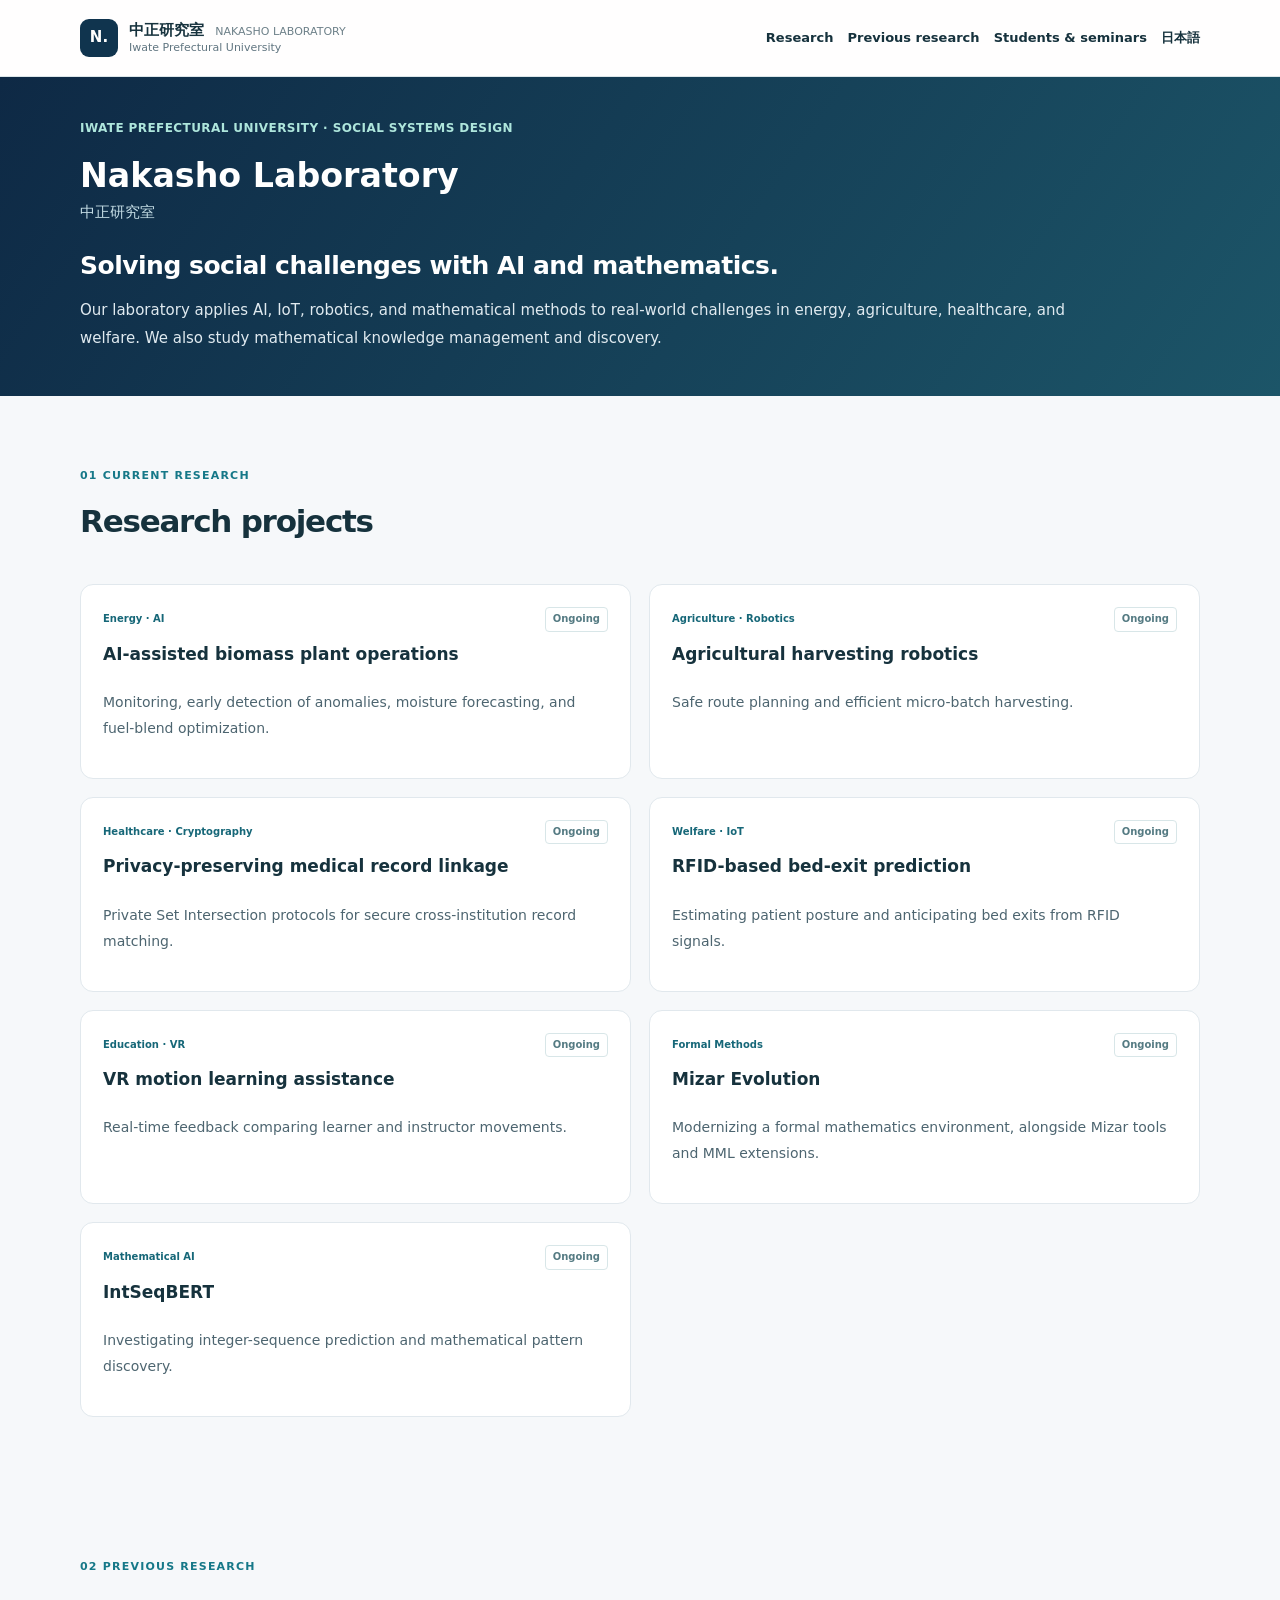
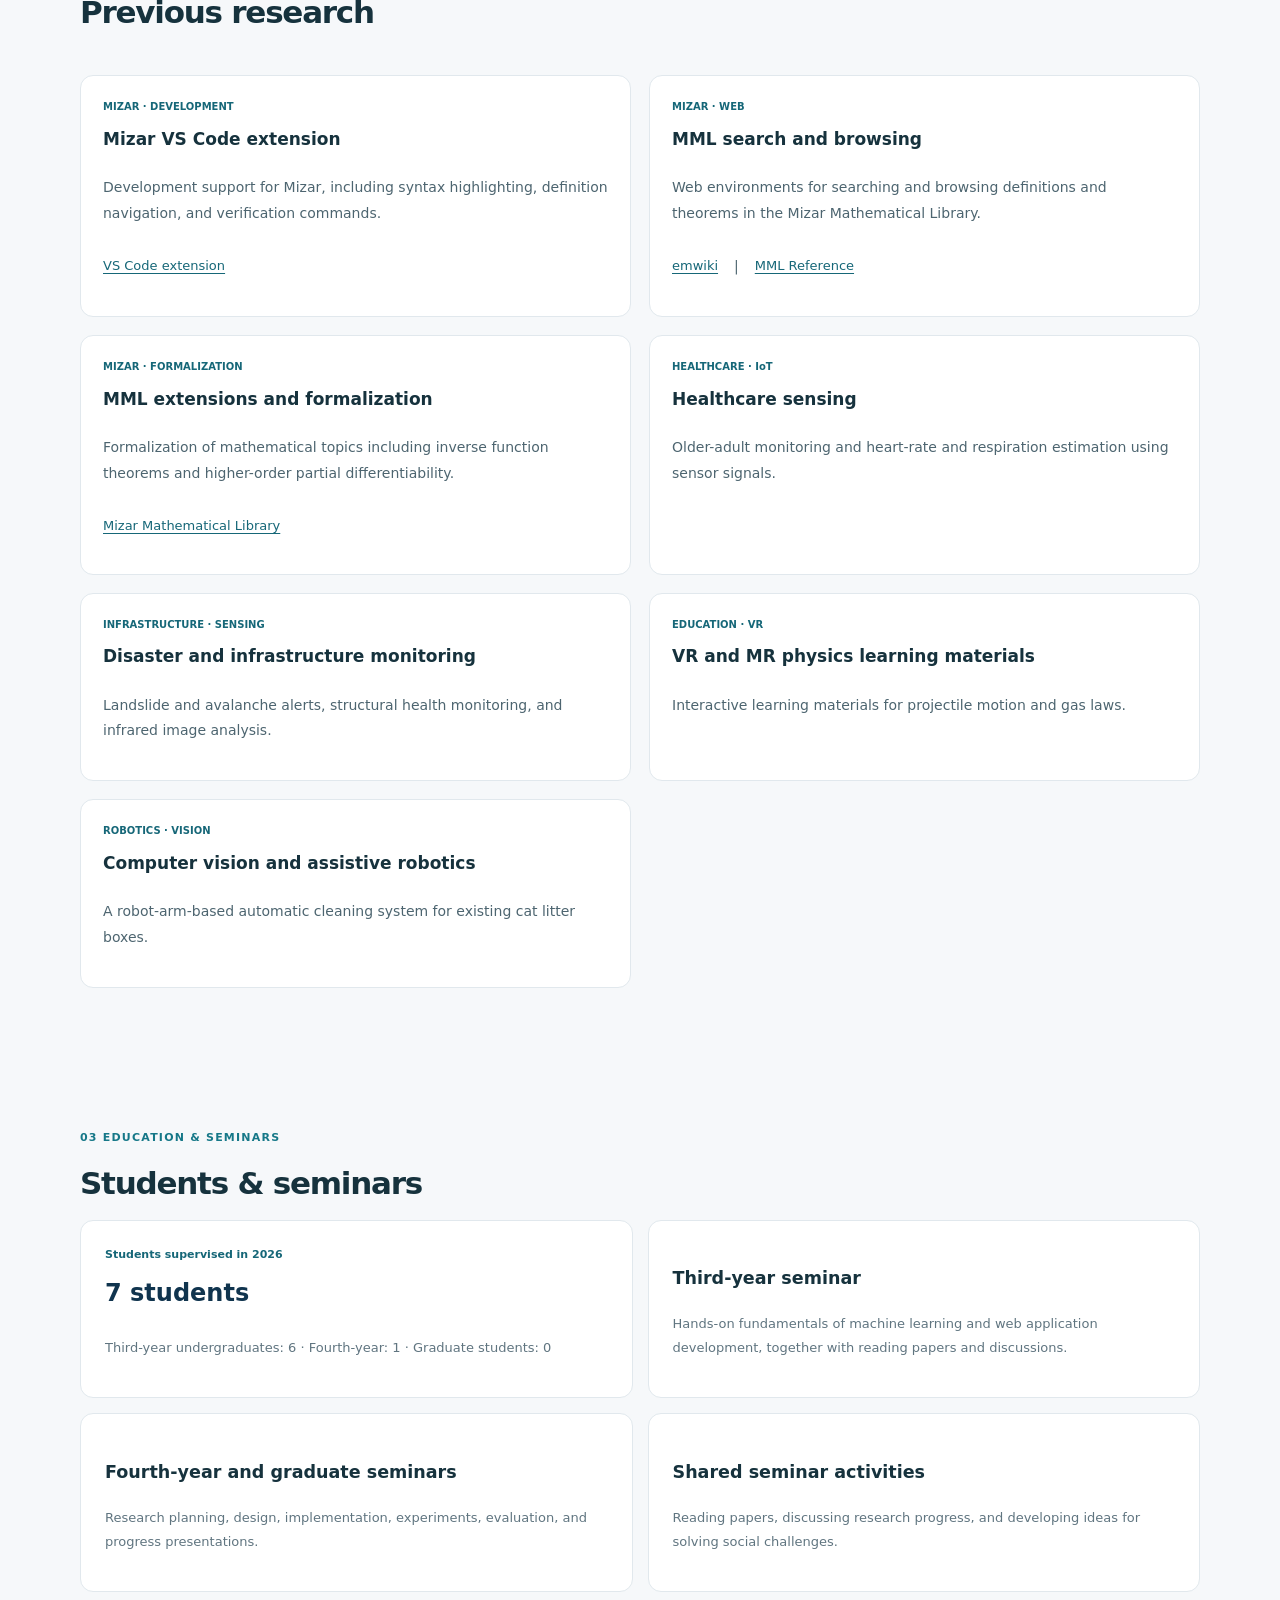
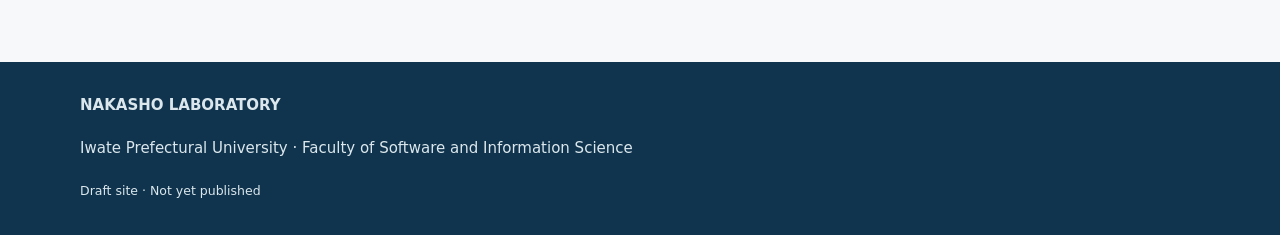
==== commit 6a26c6b1: "style: visibly separate emwiki and MML Reference links" ====
--- a/en/index.html
+++ b/en/index.html
@@ -1,7 +1,7 @@
 <!doctype html><html lang="en"><head><meta charset="utf-8"><meta name="viewport" content="width=device-width,initial-scale=1"><title>Nakasho Laboratory | Iwate Prefectural University</title><meta name="description" content="AI, IoT, robotics and mathematical methods for sustainable social systems."><link rel="stylesheet" href="../assets/site.css"></head><body><a class="skip-link" href="#main">Skip to main content</a><header class="site-header"><div class="container header-inner"><a class="brand" href="#top"><span class="brand-mark">N.</span><span class="brand-text"><strong>中正研究室 <span class="brand-en">NAKASHO LABORATORY</span></strong><small>Iwate Prefectural University</small></span></a><nav class="nav"><a href="#research">Research</a><a href="#history">Previous research</a><a href="#seminar">Students &amp; seminars</a><a href="../" lang="ja">日本語</a></nav><details class="mobile-menu"><summary>Menu ☰</summary><nav class="mobile-dropdown"><a href="#research">Research</a><a href="#history">Previous research</a><a href="#seminar">Students &amp; seminars</a><a href="../" lang="ja">日本語</a></nav></details></div></header><main id="main"><section class="hero" id="top"><div class="container hero-shell"><div class="hero-copy"><div class="kicker">IWATE PREFECTURAL UNIVERSITY · SOCIAL SYSTEMS DESIGN</div><h1>Nakasho Laboratory <span class="hero-roman">中正研究室</span></h1><h2 class="hero-mission">Solving social challenges with AI and mathematics.</h2><p class="hero-lead">Our laboratory applies AI, IoT, robotics, and mathematical methods to real-world challenges in energy, agriculture, healthcare, and welfare. We also study mathematical knowledge management and discovery.</p></div></div></section><section class="section" id="research"><div class="container"><div class="section-head"><div><div class="section-eyebrow">01 CURRENT RESEARCH</div><h2 class="section-title">Research projects</h2></div></div><div class="project-grid">
 <article class="project-card"><div class="project-content"><div class="project-meta"><span class="project-tag">Energy · AI</span><span class="project-status">Ongoing</span></div><h3>AI-assisted biomass plant operations</h3><p>Monitoring, early detection of anomalies, moisture forecasting, and fuel-blend optimization.</p></div></article><article class="project-card"><div class="project-content"><div class="project-meta"><span class="project-tag">Agriculture · Robotics</span><span class="project-status">Ongoing</span></div><h3>Agricultural harvesting robotics</h3><p>Safe route planning and efficient micro-batch harvesting.</p></div></article><article class="project-card"><div class="project-content"><div class="project-meta"><span class="project-tag">Healthcare · Cryptography</span><span class="project-status">Ongoing</span></div><h3>Privacy-preserving medical record linkage</h3><p>Private Set Intersection protocols for secure cross-institution record matching.</p></div></article><article class="project-card"><div class="project-content"><div class="project-meta"><span class="project-tag">Welfare · IoT</span><span class="project-status">Ongoing</span></div><h3>RFID-based bed-exit prediction</h3><p>Estimating patient posture and anticipating bed exits from RFID signals.</p></div></article><article class="project-card"><div class="project-content"><div class="project-meta"><span class="project-tag">Education · VR</span><span class="project-status">Ongoing</span></div><h3>VR motion learning assistance</h3><p>Real-time feedback comparing learner and instructor movements.</p></div></article><article class="project-card"><div class="project-content"><div class="project-meta"><span class="project-tag">Formal Methods</span><span class="project-status">Ongoing</span></div><h3>Mizar Evolution</h3><p>Modernizing a formal mathematics environment, alongside Mizar tools and MML extensions.</p></div></article><article class="project-card"><div class="project-content"><div class="project-meta"><span class="project-tag">Mathematical AI</span><span class="project-status">Ongoing</span></div><h3>IntSeqBERT</h3><p>Investigating integer-sequence prediction and mathematical pattern discovery.</p></div></article>
 </div></div></section><section class="section" id="history"><div class="container"><div class="section-head"><div><div class="section-eyebrow">02 PREVIOUS RESEARCH</div><h2 class="section-title">Previous research</h2></div></div><div class="project-grid"><article class="project-card"><div class="project-content"><div class="project-meta"><span class="project-tag">MIZAR · DEVELOPMENT</span></div><h3>Mizar VS Code extension</h3><p>Development support for Mizar, including syntax highlighting, definition navigation, and verification commands.</p><p class="project-resources"><a href="https://marketplace.visualstudio.com/items?itemName=fpsbpkm.mizar-extension" target="_blank" rel="noopener noreferrer">VS Code extension</a></p></div></article>
-<article class="project-card"><div class="project-content"><div class="project-meta"><span class="project-tag">MIZAR · WEB</span></div><h3>MML search and browsing</h3><p>Web environments for searching and browsing definitions and theorems in the Mizar Mathematical Library.</p><p class="project-resources"><a href="https://em1.cs.shinshu-u.ac.jp/emwiki/release/" target="_blank" rel="noopener noreferrer">emwiki</a><a href="https://mimosa-project.github.io/mmlreference/current/" target="_blank" rel="noopener noreferrer">MML Reference</a></p></div></article>
+<article class="project-card"><div class="project-content"><div class="project-meta"><span class="project-tag">MIZAR · WEB</span></div><h3>MML search and browsing</h3><p>Web environments for searching and browsing definitions and theorems in the Mizar Mathematical Library.</p><p class="project-resources"><a href="https://em1.cs.shinshu-u.ac.jp/emwiki/release/" target="_blank" rel="noopener noreferrer">emwiki</a><span class="resource-separator" aria-hidden="true">|</span><a href="https://mimosa-project.github.io/mmlreference/current/" target="_blank" rel="noopener noreferrer">MML Reference</a></p></div></article>
 <article class="project-card"><div class="project-content"><div class="project-meta"><span class="project-tag">MIZAR · FORMALIZATION</span></div><h3>MML extensions and formalization</h3><p>Formalization of mathematical topics including inverse function theorems and higher-order partial differentiability.</p><p class="project-resources"><a href="https://mizar.uwb.edu.pl/library/" target="_blank" rel="noopener noreferrer">Mizar Mathematical Library</a></p></div></article>
 <article class="project-card"><div class="project-content"><div class="project-meta"><span class="project-tag">HEALTHCARE · IoT</span></div><h3>Healthcare sensing</h3><p>Older-adult monitoring and heart-rate and respiration estimation using sensor signals.</p></div></article>
 <article class="project-card"><div class="project-content"><div class="project-meta"><span class="project-tag">INFRASTRUCTURE · SENSING</span></div><h3>Disaster and infrastructure monitoring</h3><p>Landslide and avalanche alerts, structural health monitoring, and infrared image analysis.</p></div></article>
--- a/assets/site.css
+++ b/assets/site.css
@@ -39,3 +39,8 @@
 .hero-sentence{display:block}
 .hero-sentence + .hero-sentence{margin-top:0.35em}
 @media(max-width:900px){.hero-copy{max-width:100%}}
+
+/* Links to actual research software and resources, without decorative arrows. */
+.project-resources{display:flex;flex-wrap:wrap;gap:5px 16px;margin-top:13px}
+.project-resources a{color:var(--teal);text-decoration:underline;text-underline-offset:3px;text-decoration-thickness:1px;font-size:13px}
+.project-resources a:hover{text-decoration-thickness:2px}
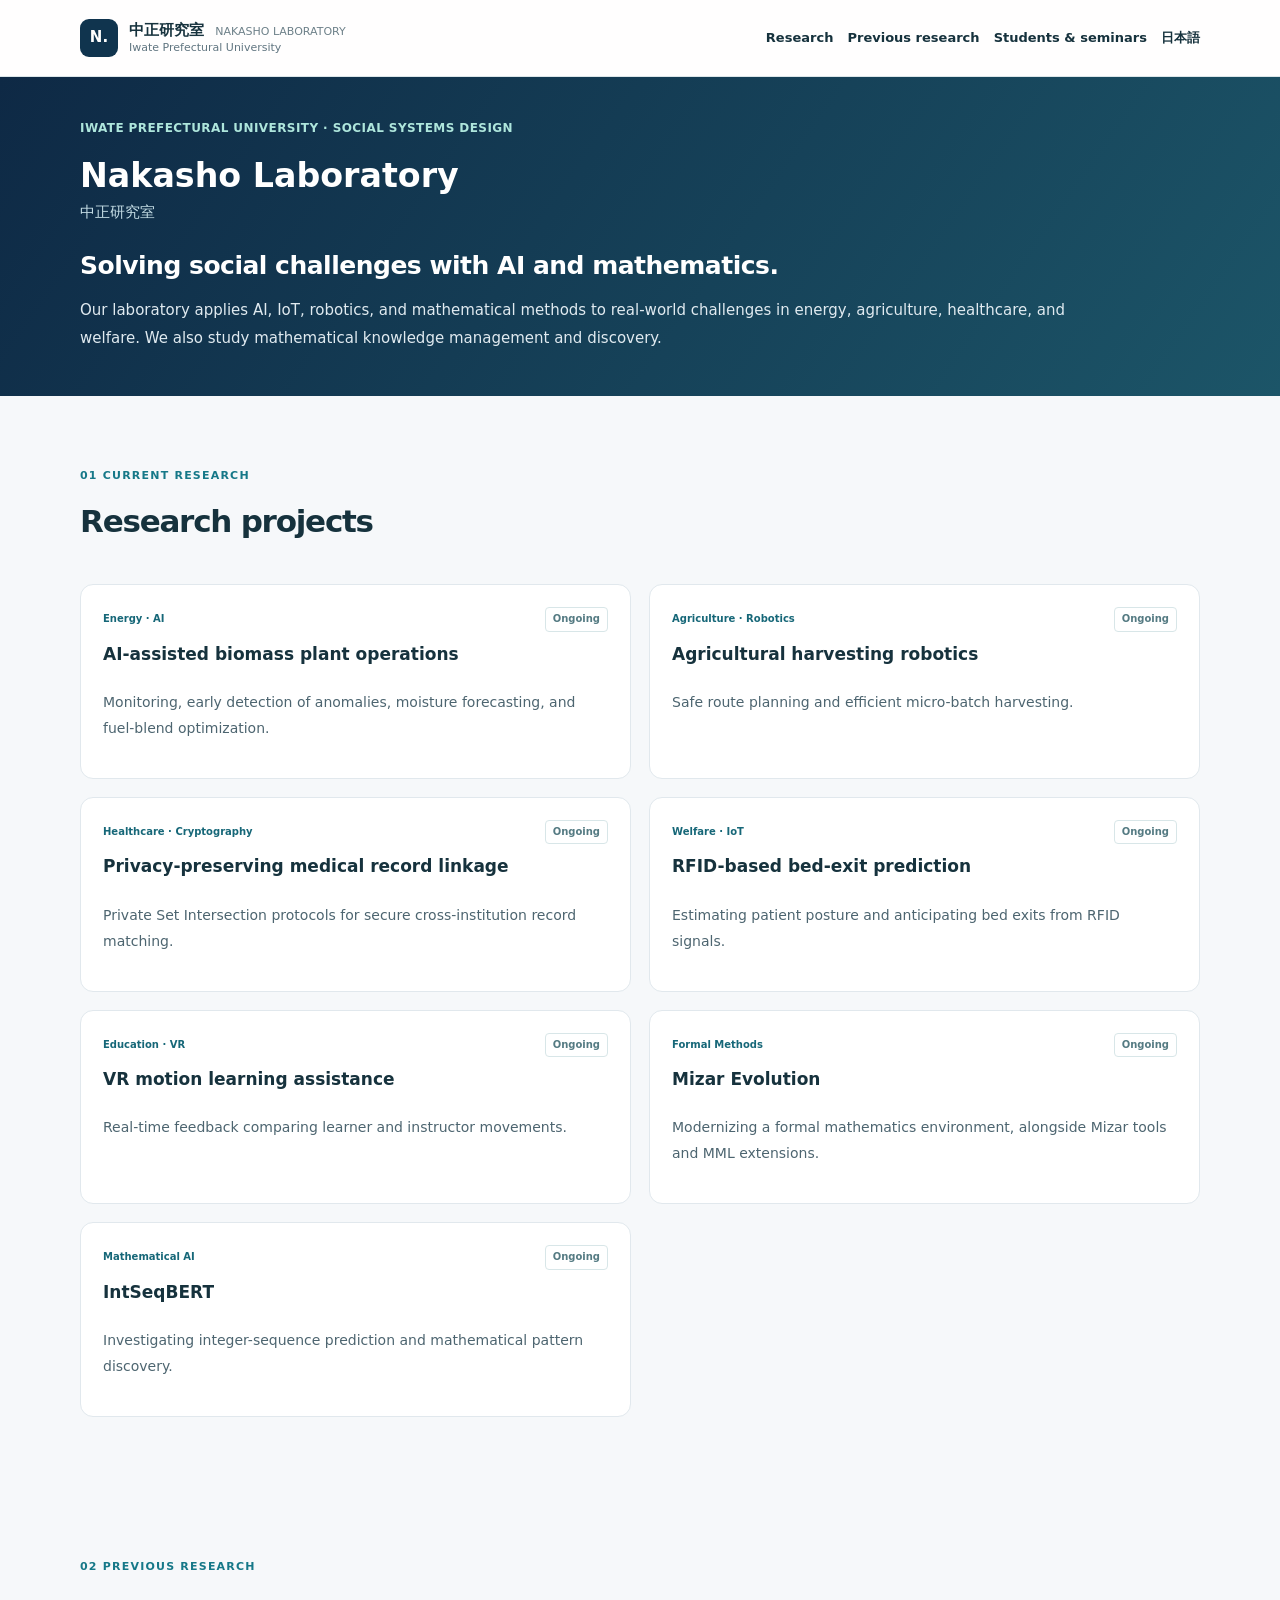
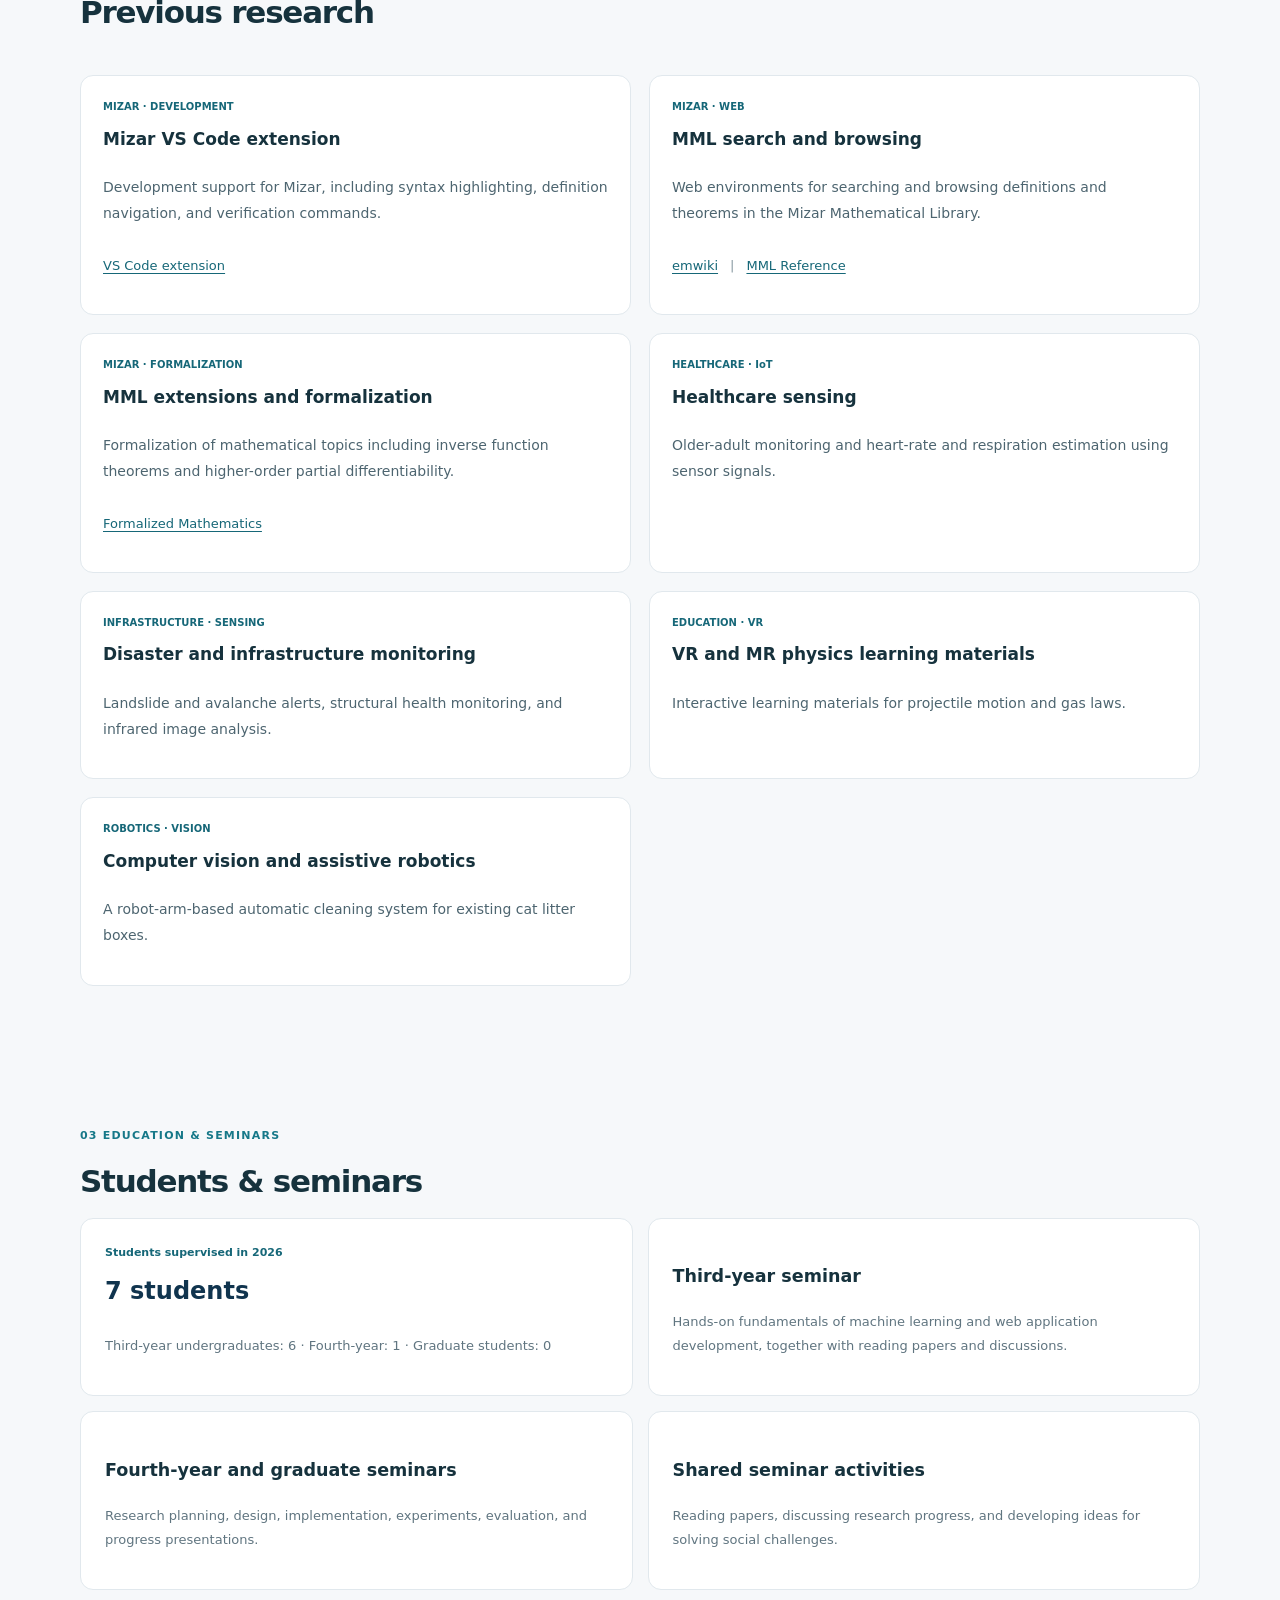
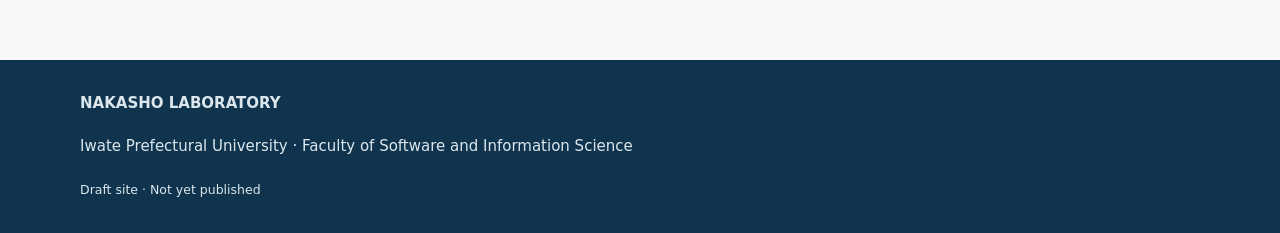
==== commit b4bad7b7: "links: point MML formalization output to Formalized Mathematics" ====
--- a/en/index.html
+++ b/en/index.html
@@ -2,7 +2,7 @@
 <article class="project-card"><div class="project-content"><div class="project-meta"><span class="project-tag">Energy · AI</span><span class="project-status">Ongoing</span></div><h3>AI-assisted biomass plant operations</h3><p>Monitoring, early detection of anomalies, moisture forecasting, and fuel-blend optimization.</p></div></article><article class="project-card"><div class="project-content"><div class="project-meta"><span class="project-tag">Agriculture · Robotics</span><span class="project-status">Ongoing</span></div><h3>Agricultural harvesting robotics</h3><p>Safe route planning and efficient micro-batch harvesting.</p></div></article><article class="project-card"><div class="project-content"><div class="project-meta"><span class="project-tag">Healthcare · Cryptography</span><span class="project-status">Ongoing</span></div><h3>Privacy-preserving medical record linkage</h3><p>Private Set Intersection protocols for secure cross-institution record matching.</p></div></article><article class="project-card"><div class="project-content"><div class="project-meta"><span class="project-tag">Welfare · IoT</span><span class="project-status">Ongoing</span></div><h3>RFID-based bed-exit prediction</h3><p>Estimating patient posture and anticipating bed exits from RFID signals.</p></div></article><article class="project-card"><div class="project-content"><div class="project-meta"><span class="project-tag">Education · VR</span><span class="project-status">Ongoing</span></div><h3>VR motion learning assistance</h3><p>Real-time feedback comparing learner and instructor movements.</p></div></article><article class="project-card"><div class="project-content"><div class="project-meta"><span class="project-tag">Formal Methods</span><span class="project-status">Ongoing</span></div><h3>Mizar Evolution</h3><p>Modernizing a formal mathematics environment, alongside Mizar tools and MML extensions.</p></div></article><article class="project-card"><div class="project-content"><div class="project-meta"><span class="project-tag">Mathematical AI</span><span class="project-status">Ongoing</span></div><h3>IntSeqBERT</h3><p>Investigating integer-sequence prediction and mathematical pattern discovery.</p></div></article>
 </div></div></section><section class="section" id="history"><div class="container"><div class="section-head"><div><div class="section-eyebrow">02 PREVIOUS RESEARCH</div><h2 class="section-title">Previous research</h2></div></div><div class="project-grid"><article class="project-card"><div class="project-content"><div class="project-meta"><span class="project-tag">MIZAR · DEVELOPMENT</span></div><h3>Mizar VS Code extension</h3><p>Development support for Mizar, including syntax highlighting, definition navigation, and verification commands.</p><p class="project-resources"><a href="https://marketplace.visualstudio.com/items?itemName=fpsbpkm.mizar-extension" target="_blank" rel="noopener noreferrer">VS Code extension</a></p></div></article>
 <article class="project-card"><div class="project-content"><div class="project-meta"><span class="project-tag">MIZAR · WEB</span></div><h3>MML search and browsing</h3><p>Web environments for searching and browsing definitions and theorems in the Mizar Mathematical Library.</p><p class="project-resources"><a href="https://em1.cs.shinshu-u.ac.jp/emwiki/release/" target="_blank" rel="noopener noreferrer">emwiki</a><span class="resource-separator" aria-hidden="true">|</span><a href="https://mimosa-project.github.io/mmlreference/current/" target="_blank" rel="noopener noreferrer">MML Reference</a></p></div></article>
-<article class="project-card"><div class="project-content"><div class="project-meta"><span class="project-tag">MIZAR · FORMALIZATION</span></div><h3>MML extensions and formalization</h3><p>Formalization of mathematical topics including inverse function theorems and higher-order partial differentiability.</p><p class="project-resources"><a href="https://mizar.uwb.edu.pl/library/" target="_blank" rel="noopener noreferrer">Mizar Mathematical Library</a></p></div></article>
+<article class="project-card"><div class="project-content"><div class="project-meta"><span class="project-tag">MIZAR · FORMALIZATION</span></div><h3>MML extensions and formalization</h3><p>Formalization of mathematical topics including inverse function theorems and higher-order partial differentiability.</p><p class="project-resources"><a href="https://fm.mizar.org/" target="_blank" rel="noopener noreferrer">Formalized Mathematics</a></p></div></article>
 <article class="project-card"><div class="project-content"><div class="project-meta"><span class="project-tag">HEALTHCARE · IoT</span></div><h3>Healthcare sensing</h3><p>Older-adult monitoring and heart-rate and respiration estimation using sensor signals.</p></div></article>
 <article class="project-card"><div class="project-content"><div class="project-meta"><span class="project-tag">INFRASTRUCTURE · SENSING</span></div><h3>Disaster and infrastructure monitoring</h3><p>Landslide and avalanche alerts, structural health monitoring, and infrared image analysis.</p></div></article>
 <article class="project-card"><div class="project-content"><div class="project-meta"><span class="project-tag">EDUCATION · VR</span></div><h3>VR and MR physics learning materials</h3><p>Interactive learning materials for projectile motion and gas laws.</p></div></article>
--- a/assets/site.css
+++ b/assets/site.css
@@ -44,3 +44,7 @@
 .project-resources{display:flex;flex-wrap:wrap;gap:5px 16px;margin-top:13px}
 .project-resources a{color:var(--teal);text-decoration:underline;text-underline-offset:3px;text-decoration-thickness:1px;font-size:13px}
 .project-resources a:hover{text-decoration-thickness:2px}
+
+/* Visible separator between adjacent resource links. */
+.project-resources{align-items:baseline;column-gap:12px;row-gap:5px}
+.resource-separator{color:#8798a0;font-size:13px;flex:0 0 auto}
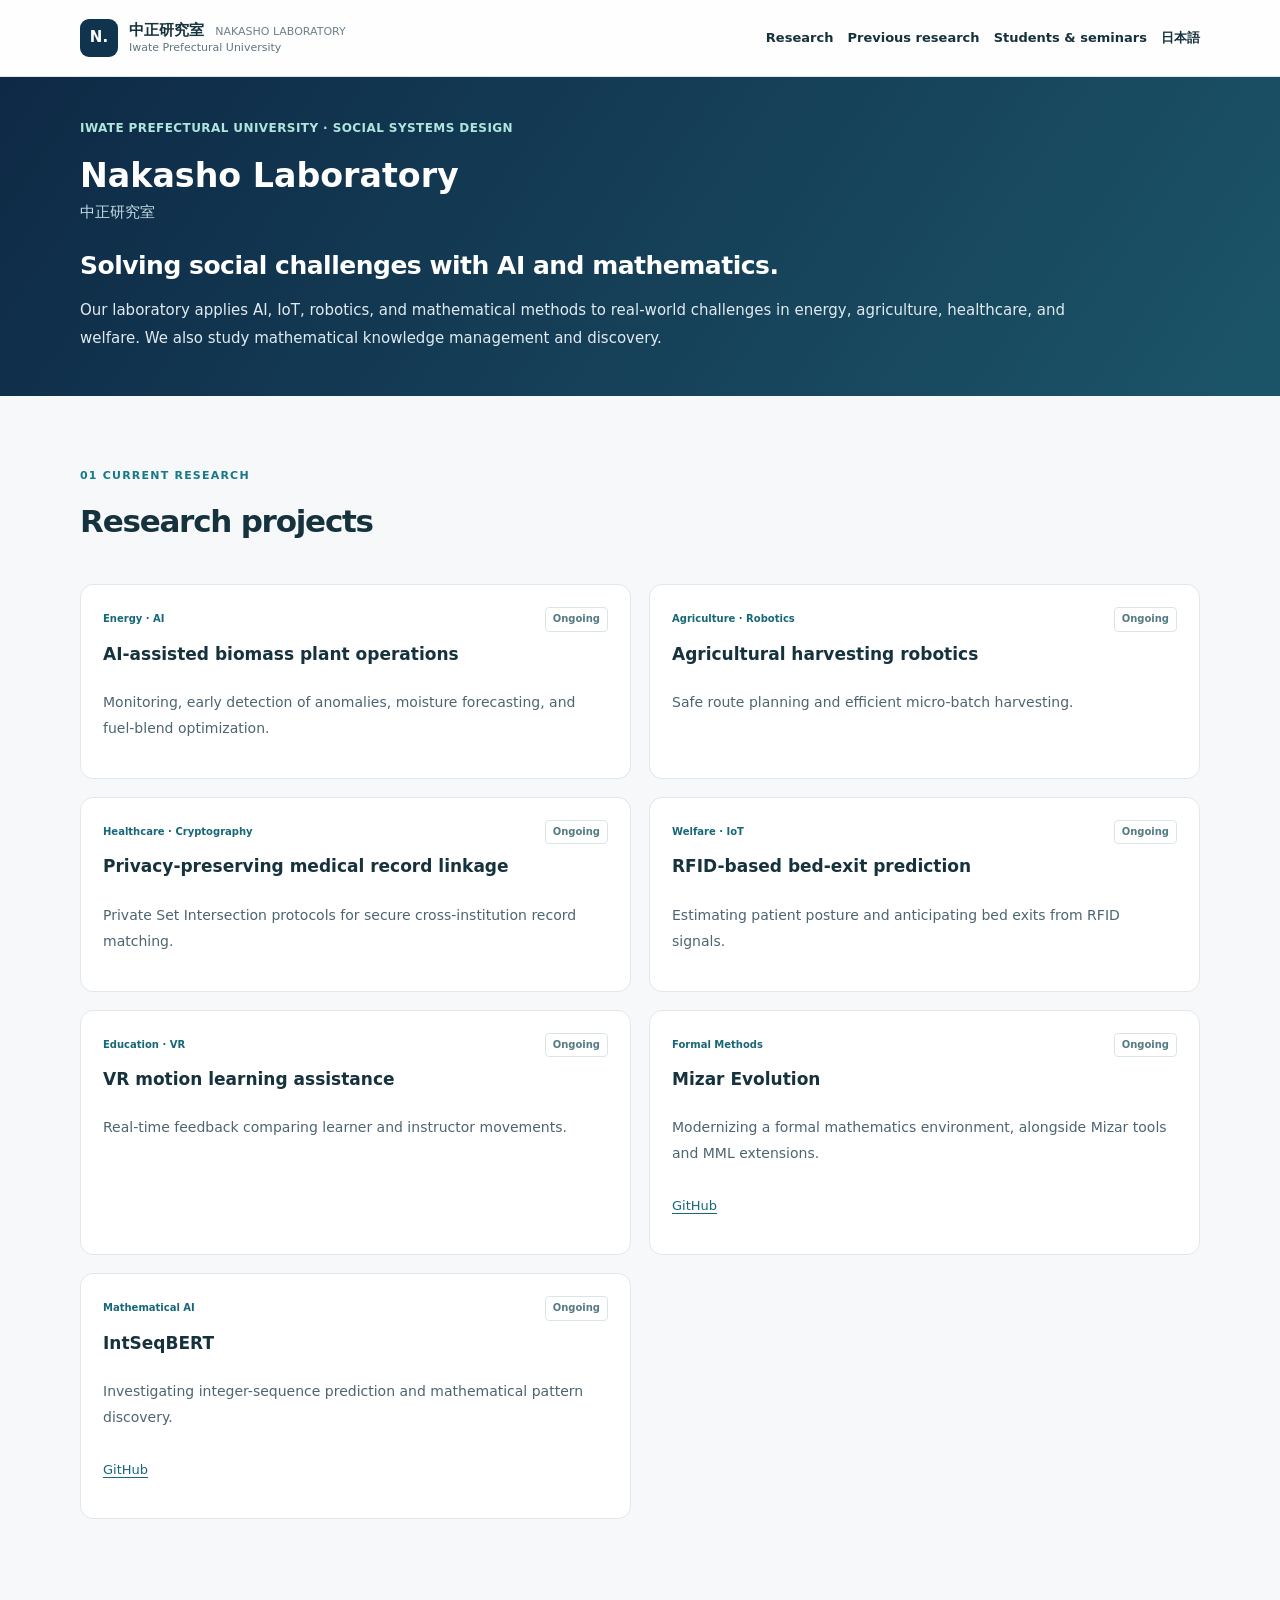
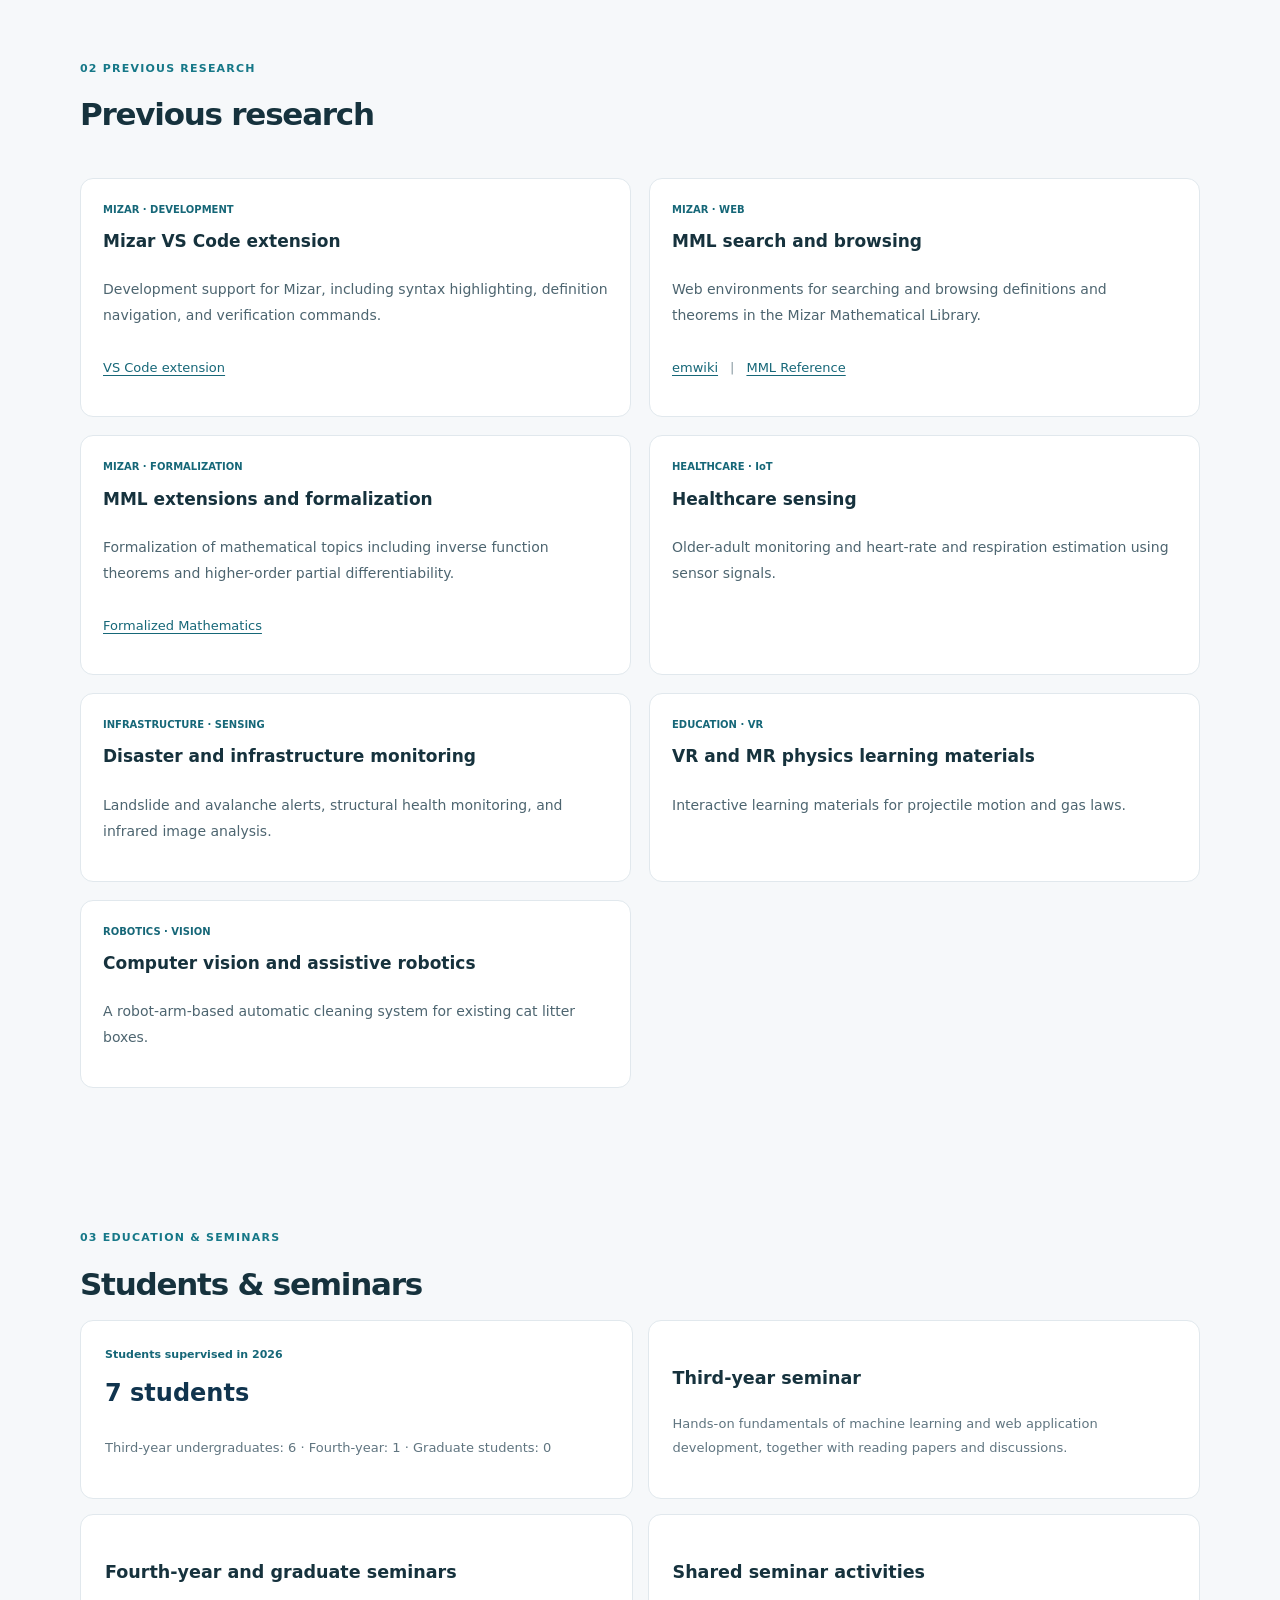
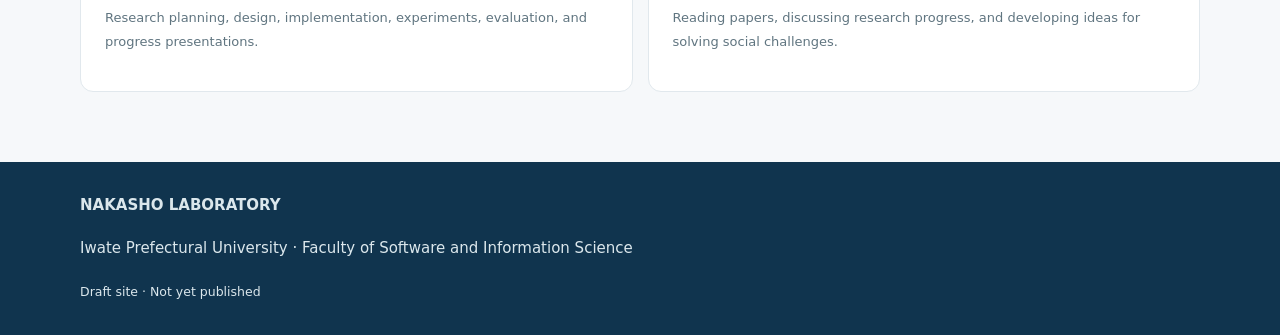
==== commit ae138d28: "links: add GitHub repositories for Mizar Evolution and IntSeqBERT" ====
--- a/en/index.html
+++ b/en/index.html
@@ -1,5 +1,5 @@
 <!doctype html><html lang="en"><head><meta charset="utf-8"><meta name="viewport" content="width=device-width,initial-scale=1"><title>Nakasho Laboratory | Iwate Prefectural University</title><meta name="description" content="AI, IoT, robotics and mathematical methods for sustainable social systems."><link rel="stylesheet" href="../assets/site.css"></head><body><a class="skip-link" href="#main">Skip to main content</a><header class="site-header"><div class="container header-inner"><a class="brand" href="#top"><span class="brand-mark">N.</span><span class="brand-text"><strong>中正研究室 <span class="brand-en">NAKASHO LABORATORY</span></strong><small>Iwate Prefectural University</small></span></a><nav class="nav"><a href="#research">Research</a><a href="#history">Previous research</a><a href="#seminar">Students &amp; seminars</a><a href="../" lang="ja">日本語</a></nav><details class="mobile-menu"><summary>Menu ☰</summary><nav class="mobile-dropdown"><a href="#research">Research</a><a href="#history">Previous research</a><a href="#seminar">Students &amp; seminars</a><a href="../" lang="ja">日本語</a></nav></details></div></header><main id="main"><section class="hero" id="top"><div class="container hero-shell"><div class="hero-copy"><div class="kicker">IWATE PREFECTURAL UNIVERSITY · SOCIAL SYSTEMS DESIGN</div><h1>Nakasho Laboratory <span class="hero-roman">中正研究室</span></h1><h2 class="hero-mission">Solving social challenges with AI and mathematics.</h2><p class="hero-lead">Our laboratory applies AI, IoT, robotics, and mathematical methods to real-world challenges in energy, agriculture, healthcare, and welfare. We also study mathematical knowledge management and discovery.</p></div></div></section><section class="section" id="research"><div class="container"><div class="section-head"><div><div class="section-eyebrow">01 CURRENT RESEARCH</div><h2 class="section-title">Research projects</h2></div></div><div class="project-grid">
-<article class="project-card"><div class="project-content"><div class="project-meta"><span class="project-tag">Energy · AI</span><span class="project-status">Ongoing</span></div><h3>AI-assisted biomass plant operations</h3><p>Monitoring, early detection of anomalies, moisture forecasting, and fuel-blend optimization.</p></div></article><article class="project-card"><div class="project-content"><div class="project-meta"><span class="project-tag">Agriculture · Robotics</span><span class="project-status">Ongoing</span></div><h3>Agricultural harvesting robotics</h3><p>Safe route planning and efficient micro-batch harvesting.</p></div></article><article class="project-card"><div class="project-content"><div class="project-meta"><span class="project-tag">Healthcare · Cryptography</span><span class="project-status">Ongoing</span></div><h3>Privacy-preserving medical record linkage</h3><p>Private Set Intersection protocols for secure cross-institution record matching.</p></div></article><article class="project-card"><div class="project-content"><div class="project-meta"><span class="project-tag">Welfare · IoT</span><span class="project-status">Ongoing</span></div><h3>RFID-based bed-exit prediction</h3><p>Estimating patient posture and anticipating bed exits from RFID signals.</p></div></article><article class="project-card"><div class="project-content"><div class="project-meta"><span class="project-tag">Education · VR</span><span class="project-status">Ongoing</span></div><h3>VR motion learning assistance</h3><p>Real-time feedback comparing learner and instructor movements.</p></div></article><article class="project-card"><div class="project-content"><div class="project-meta"><span class="project-tag">Formal Methods</span><span class="project-status">Ongoing</span></div><h3>Mizar Evolution</h3><p>Modernizing a formal mathematics environment, alongside Mizar tools and MML extensions.</p></div></article><article class="project-card"><div class="project-content"><div class="project-meta"><span class="project-tag">Mathematical AI</span><span class="project-status">Ongoing</span></div><h3>IntSeqBERT</h3><p>Investigating integer-sequence prediction and mathematical pattern discovery.</p></div></article>
+<article class="project-card"><div class="project-content"><div class="project-meta"><span class="project-tag">Energy · AI</span><span class="project-status">Ongoing</span></div><h3>AI-assisted biomass plant operations</h3><p>Monitoring, early detection of anomalies, moisture forecasting, and fuel-blend optimization.</p></div></article><article class="project-card"><div class="project-content"><div class="project-meta"><span class="project-tag">Agriculture · Robotics</span><span class="project-status">Ongoing</span></div><h3>Agricultural harvesting robotics</h3><p>Safe route planning and efficient micro-batch harvesting.</p></div></article><article class="project-card"><div class="project-content"><div class="project-meta"><span class="project-tag">Healthcare · Cryptography</span><span class="project-status">Ongoing</span></div><h3>Privacy-preserving medical record linkage</h3><p>Private Set Intersection protocols for secure cross-institution record matching.</p></div></article><article class="project-card"><div class="project-content"><div class="project-meta"><span class="project-tag">Welfare · IoT</span><span class="project-status">Ongoing</span></div><h3>RFID-based bed-exit prediction</h3><p>Estimating patient posture and anticipating bed exits from RFID signals.</p></div></article><article class="project-card"><div class="project-content"><div class="project-meta"><span class="project-tag">Education · VR</span><span class="project-status">Ongoing</span></div><h3>VR motion learning assistance</h3><p>Real-time feedback comparing learner and instructor movements.</p></div></article><article class="project-card"><div class="project-content"><div class="project-meta"><span class="project-tag">Formal Methods</span><span class="project-status">Ongoing</span></div><h3>Mizar Evolution</h3><p>Modernizing a formal mathematics environment, alongside Mizar tools and MML extensions.</p><p class="project-resources"><a href="https://github.com/aabaa/mizar-evo" target="_blank" rel="noopener noreferrer">GitHub</a></p></div></article><article class="project-card"><div class="project-content"><div class="project-meta"><span class="project-tag">Mathematical AI</span><span class="project-status">Ongoing</span></div><h3>IntSeqBERT</h3><p>Investigating integer-sequence prediction and mathematical pattern discovery.</p><p class="project-resources"><a href="https://github.com/aabaa/IntSeqBERT" target="_blank" rel="noopener noreferrer">GitHub</a></p></div></article>
 </div></div></section><section class="section" id="history"><div class="container"><div class="section-head"><div><div class="section-eyebrow">02 PREVIOUS RESEARCH</div><h2 class="section-title">Previous research</h2></div></div><div class="project-grid"><article class="project-card"><div class="project-content"><div class="project-meta"><span class="project-tag">MIZAR · DEVELOPMENT</span></div><h3>Mizar VS Code extension</h3><p>Development support for Mizar, including syntax highlighting, definition navigation, and verification commands.</p><p class="project-resources"><a href="https://marketplace.visualstudio.com/items?itemName=fpsbpkm.mizar-extension" target="_blank" rel="noopener noreferrer">VS Code extension</a></p></div></article>
 <article class="project-card"><div class="project-content"><div class="project-meta"><span class="project-tag">MIZAR · WEB</span></div><h3>MML search and browsing</h3><p>Web environments for searching and browsing definitions and theorems in the Mizar Mathematical Library.</p><p class="project-resources"><a href="https://em1.cs.shinshu-u.ac.jp/emwiki/release/" target="_blank" rel="noopener noreferrer">emwiki</a><span class="resource-separator" aria-hidden="true">|</span><a href="https://mimosa-project.github.io/mmlreference/current/" target="_blank" rel="noopener noreferrer">MML Reference</a></p></div></article>
 <article class="project-card"><div class="project-content"><div class="project-meta"><span class="project-tag">MIZAR · FORMALIZATION</span></div><h3>MML extensions and formalization</h3><p>Formalization of mathematical topics including inverse function theorems and higher-order partial differentiability.</p><p class="project-resources"><a href="https://fm.mizar.org/" target="_blank" rel="noopener noreferrer">Formalized Mathematics</a></p></div></article>
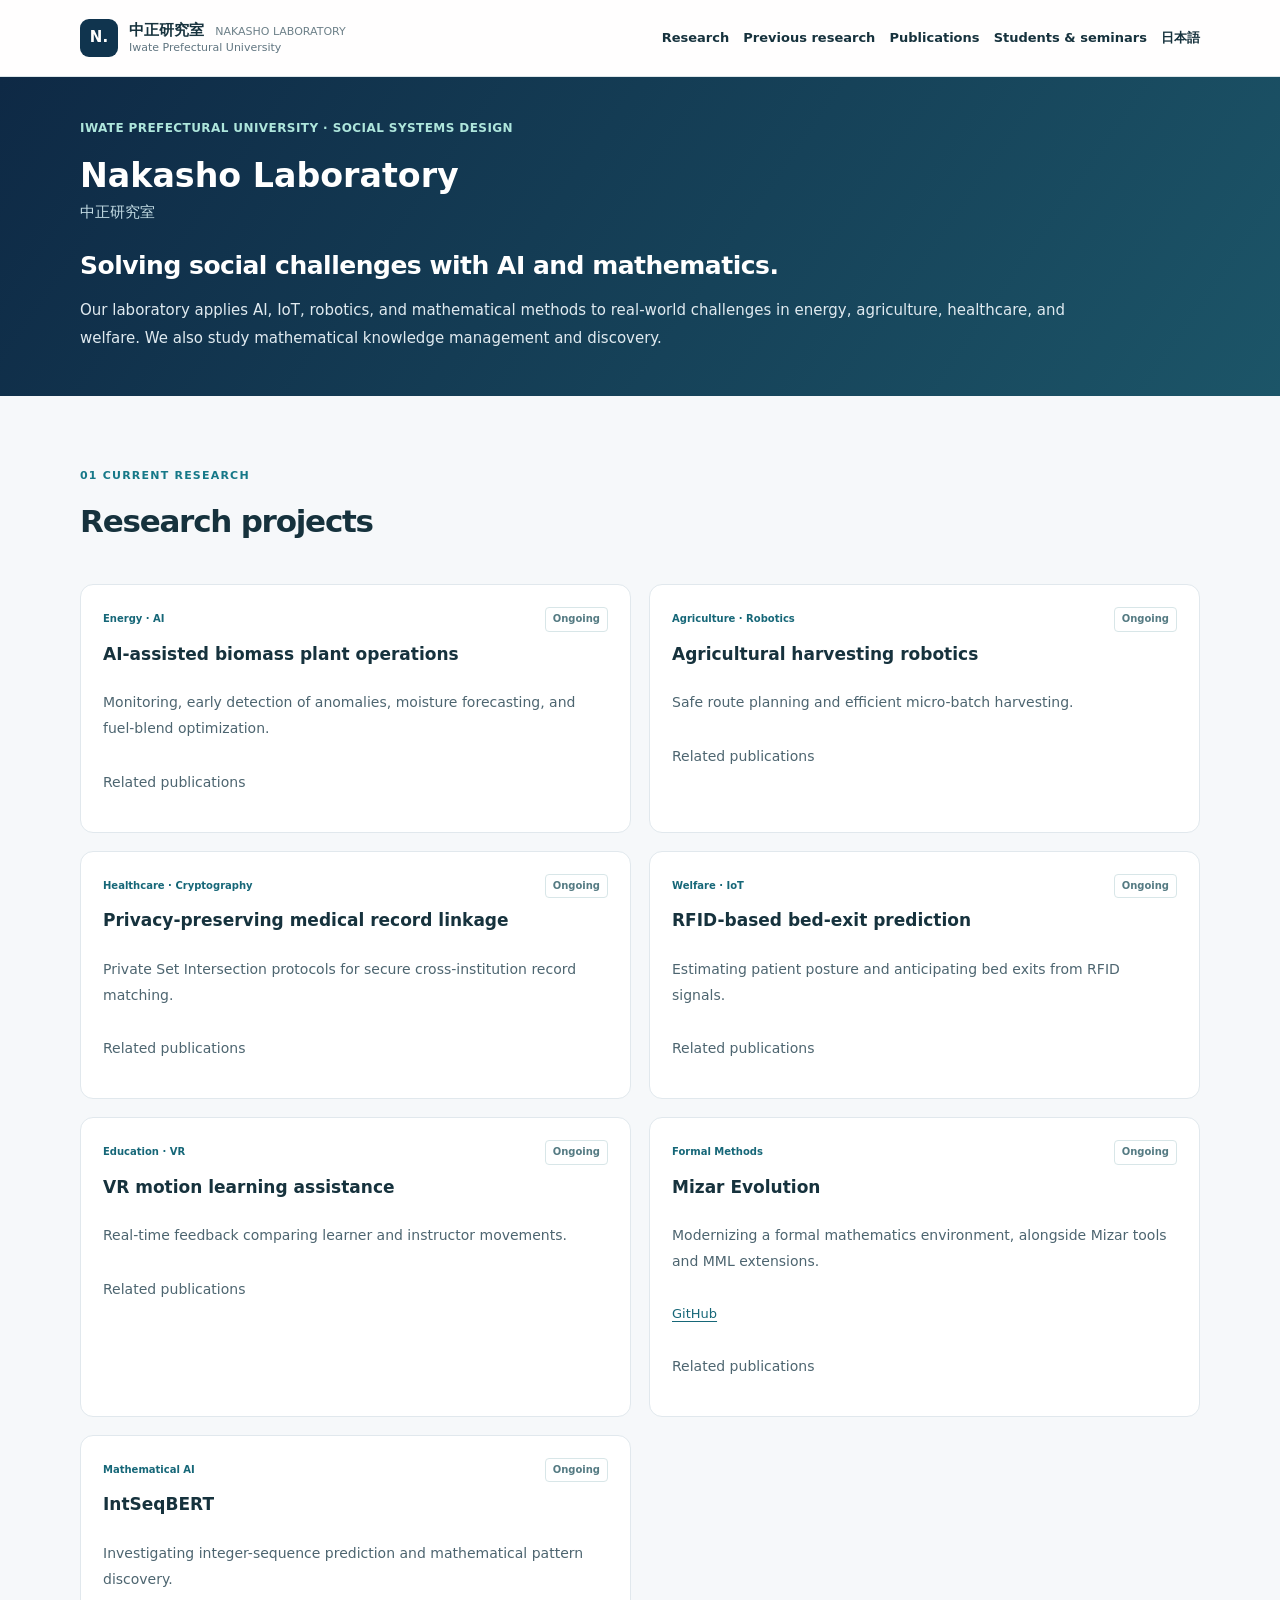
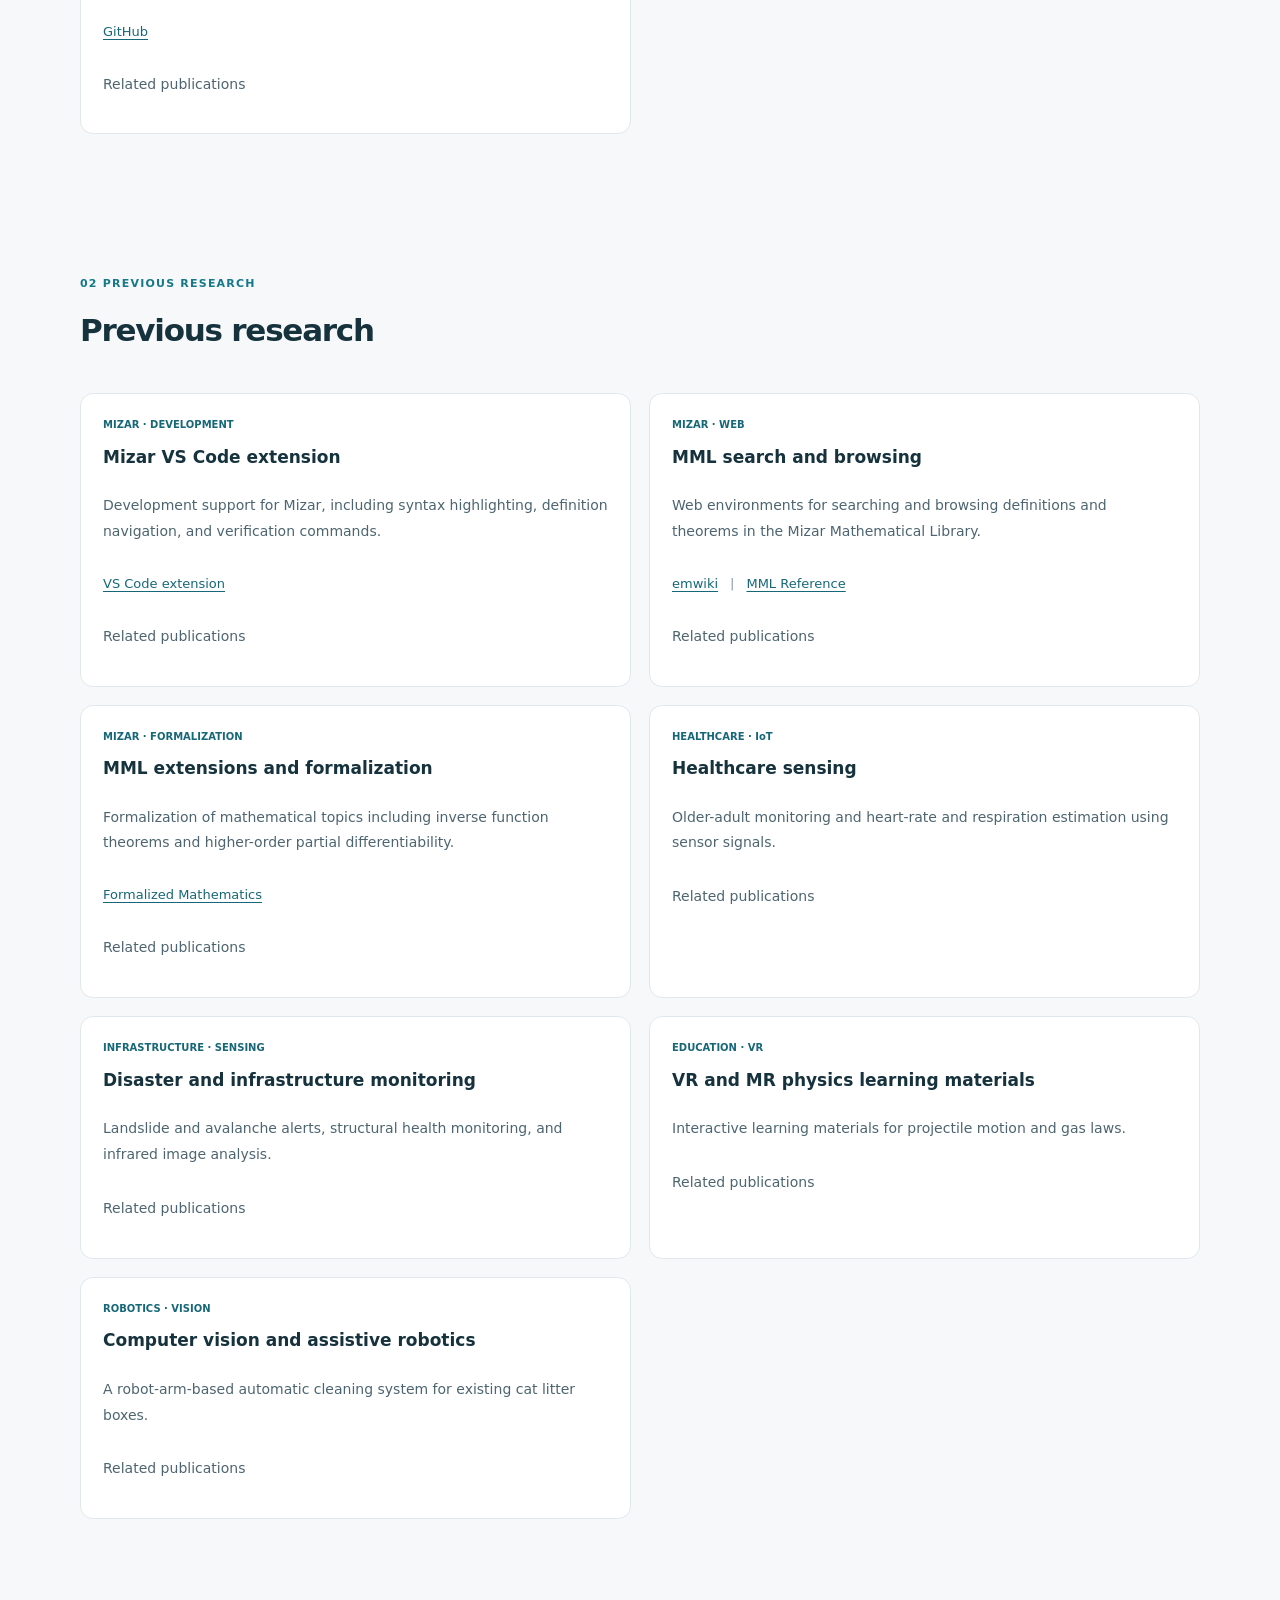
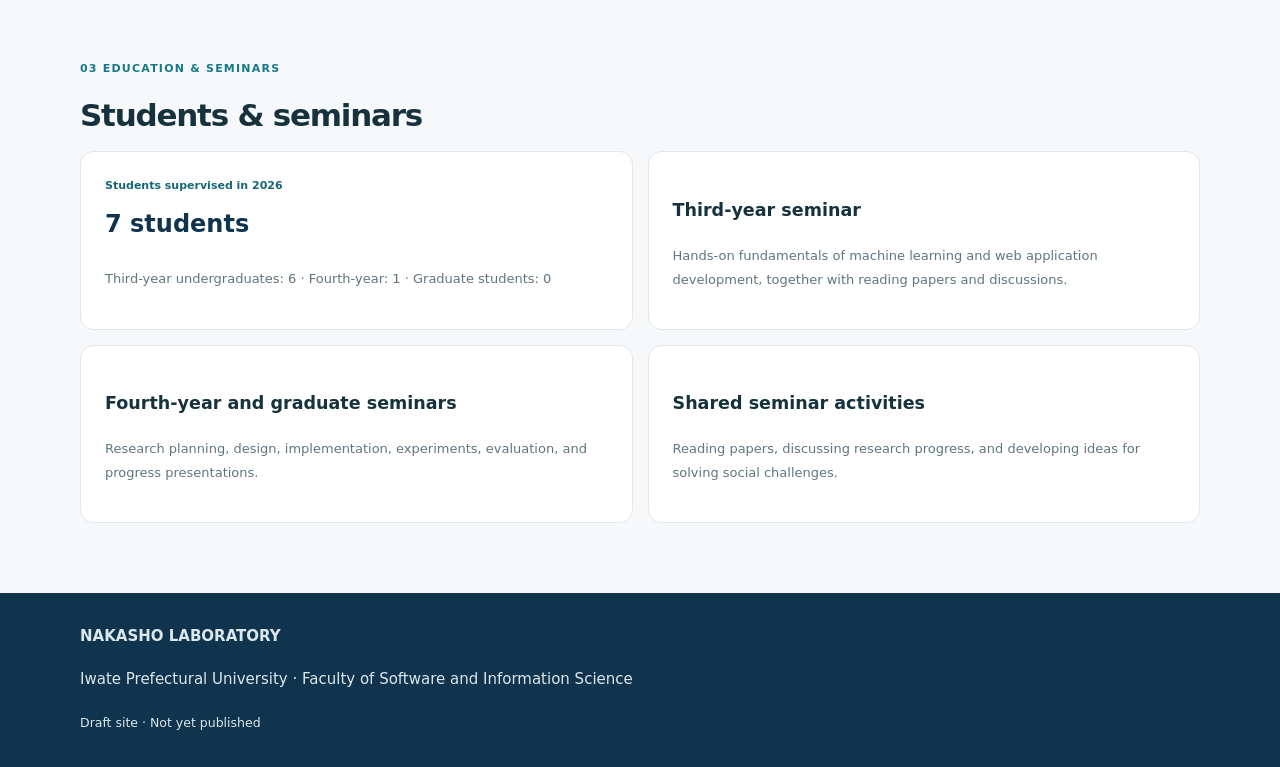
==== commit 32b93692: "feat: link research projects to subject-grouped bibliography" ====
--- a/en/index.html
+++ b/en/index.html
@@ -1,9 +1,9 @@
-<!doctype html><html lang="en"><head><meta charset="utf-8"><meta name="viewport" content="width=device-width,initial-scale=1"><title>Nakasho Laboratory | Iwate Prefectural University</title><meta name="description" content="AI, IoT, robotics and mathematical methods for sustainable social systems."><link rel="stylesheet" href="../assets/site.css"></head><body><a class="skip-link" href="#main">Skip to main content</a><header class="site-header"><div class="container header-inner"><a class="brand" href="#top"><span class="brand-mark">N.</span><span class="brand-text"><strong>中正研究室 <span class="brand-en">NAKASHO LABORATORY</span></strong><small>Iwate Prefectural University</small></span></a><nav class="nav"><a href="#research">Research</a><a href="#history">Previous research</a><a href="#seminar">Students &amp; seminars</a><a href="../" lang="ja">日本語</a></nav><details class="mobile-menu"><summary>Menu ☰</summary><nav class="mobile-dropdown"><a href="#research">Research</a><a href="#history">Previous research</a><a href="#seminar">Students &amp; seminars</a><a href="../" lang="ja">日本語</a></nav></details></div></header><main id="main"><section class="hero" id="top"><div class="container hero-shell"><div class="hero-copy"><div class="kicker">IWATE PREFECTURAL UNIVERSITY · SOCIAL SYSTEMS DESIGN</div><h1>Nakasho Laboratory <span class="hero-roman">中正研究室</span></h1><h2 class="hero-mission">Solving social challenges with AI and mathematics.</h2><p class="hero-lead">Our laboratory applies AI, IoT, robotics, and mathematical methods to real-world challenges in energy, agriculture, healthcare, and welfare. We also study mathematical knowledge management and discovery.</p></div></div></section><section class="section" id="research"><div class="container"><div class="section-head"><div><div class="section-eyebrow">01 CURRENT RESEARCH</div><h2 class="section-title">Research projects</h2></div></div><div class="project-grid">
-<article class="project-card"><div class="project-content"><div class="project-meta"><span class="project-tag">Energy · AI</span><span class="project-status">Ongoing</span></div><h3>AI-assisted biomass plant operations</h3><p>Monitoring, early detection of anomalies, moisture forecasting, and fuel-blend optimization.</p></div></article><article class="project-card"><div class="project-content"><div class="project-meta"><span class="project-tag">Agriculture · Robotics</span><span class="project-status">Ongoing</span></div><h3>Agricultural harvesting robotics</h3><p>Safe route planning and efficient micro-batch harvesting.</p></div></article><article class="project-card"><div class="project-content"><div class="project-meta"><span class="project-tag">Healthcare · Cryptography</span><span class="project-status">Ongoing</span></div><h3>Privacy-preserving medical record linkage</h3><p>Private Set Intersection protocols for secure cross-institution record matching.</p></div></article><article class="project-card"><div class="project-content"><div class="project-meta"><span class="project-tag">Welfare · IoT</span><span class="project-status">Ongoing</span></div><h3>RFID-based bed-exit prediction</h3><p>Estimating patient posture and anticipating bed exits from RFID signals.</p></div></article><article class="project-card"><div class="project-content"><div class="project-meta"><span class="project-tag">Education · VR</span><span class="project-status">Ongoing</span></div><h3>VR motion learning assistance</h3><p>Real-time feedback comparing learner and instructor movements.</p></div></article><article class="project-card"><div class="project-content"><div class="project-meta"><span class="project-tag">Formal Methods</span><span class="project-status">Ongoing</span></div><h3>Mizar Evolution</h3><p>Modernizing a formal mathematics environment, alongside Mizar tools and MML extensions.</p><p class="project-resources"><a href="https://github.com/aabaa/mizar-evo" target="_blank" rel="noopener noreferrer">GitHub</a></p></div></article><article class="project-card"><div class="project-content"><div class="project-meta"><span class="project-tag">Mathematical AI</span><span class="project-status">Ongoing</span></div><h3>IntSeqBERT</h3><p>Investigating integer-sequence prediction and mathematical pattern discovery.</p><p class="project-resources"><a href="https://github.com/aabaa/IntSeqBERT" target="_blank" rel="noopener noreferrer">GitHub</a></p></div></article>
-</div></div></section><section class="section" id="history"><div class="container"><div class="section-head"><div><div class="section-eyebrow">02 PREVIOUS RESEARCH</div><h2 class="section-title">Previous research</h2></div></div><div class="project-grid"><article class="project-card"><div class="project-content"><div class="project-meta"><span class="project-tag">MIZAR · DEVELOPMENT</span></div><h3>Mizar VS Code extension</h3><p>Development support for Mizar, including syntax highlighting, definition navigation, and verification commands.</p><p class="project-resources"><a href="https://marketplace.visualstudio.com/items?itemName=fpsbpkm.mizar-extension" target="_blank" rel="noopener noreferrer">VS Code extension</a></p></div></article>
-<article class="project-card"><div class="project-content"><div class="project-meta"><span class="project-tag">MIZAR · WEB</span></div><h3>MML search and browsing</h3><p>Web environments for searching and browsing definitions and theorems in the Mizar Mathematical Library.</p><p class="project-resources"><a href="https://em1.cs.shinshu-u.ac.jp/emwiki/release/" target="_blank" rel="noopener noreferrer">emwiki</a><span class="resource-separator" aria-hidden="true">|</span><a href="https://mimosa-project.github.io/mmlreference/current/" target="_blank" rel="noopener noreferrer">MML Reference</a></p></div></article>
-<article class="project-card"><div class="project-content"><div class="project-meta"><span class="project-tag">MIZAR · FORMALIZATION</span></div><h3>MML extensions and formalization</h3><p>Formalization of mathematical topics including inverse function theorems and higher-order partial differentiability.</p><p class="project-resources"><a href="https://fm.mizar.org/" target="_blank" rel="noopener noreferrer">Formalized Mathematics</a></p></div></article>
-<article class="project-card"><div class="project-content"><div class="project-meta"><span class="project-tag">HEALTHCARE · IoT</span></div><h3>Healthcare sensing</h3><p>Older-adult monitoring and heart-rate and respiration estimation using sensor signals.</p></div></article>
-<article class="project-card"><div class="project-content"><div class="project-meta"><span class="project-tag">INFRASTRUCTURE · SENSING</span></div><h3>Disaster and infrastructure monitoring</h3><p>Landslide and avalanche alerts, structural health monitoring, and infrared image analysis.</p></div></article>
-<article class="project-card"><div class="project-content"><div class="project-meta"><span class="project-tag">EDUCATION · VR</span></div><h3>VR and MR physics learning materials</h3><p>Interactive learning materials for projectile motion and gas laws.</p></div></article>
-<article class="project-card"><div class="project-content"><div class="project-meta"><span class="project-tag">ROBOTICS · VISION</span></div><h3>Computer vision and assistive robotics</h3><p>A robot-arm-based automatic cleaning system for existing cat litter boxes.</p></div></article></div></div></section><section class="section" id="seminar"><div class="container"><div class="section-eyebrow">03 EDUCATION &amp; SEMINARS</div><h2 class="section-title">Students &amp; seminars</h2><div class="outcome-grid"><div class="outcome-card"><div class="outcome-label">Students supervised in 2026</div><div class="outcome-value outcome-text">7 students</div><p>Third-year undergraduates: 6 · Fourth-year: 1 · Graduate students: 0</p></div><div class="outcome-card"><h3>Third-year seminar</h3><p>Hands-on fundamentals of machine learning and web application development, together with reading papers and discussions.</p></div><div class="outcome-card"><h3>Fourth-year and graduate seminars</h3><p>Research planning, design, implementation, experiments, evaluation, and progress presentations.</p></div><div class="outcome-card"><h3>Shared seminar activities</h3><p>Reading papers, discussing research progress, and developing ideas for solving social challenges.</p></div></div></div></section></main><footer><div class="container"><strong>NAKASHO LABORATORY</strong><p>Iwate Prefectural University · Faculty of Software and Information Science</p><small>Draft site · Not yet published</small></div></footer></body></html>+<!doctype html><html lang="en"><head><meta charset="utf-8"><meta name="viewport" content="width=device-width,initial-scale=1"><title>Nakasho Laboratory | Iwate Prefectural University</title><meta name="description" content="AI, IoT, robotics and mathematical methods for sustainable social systems."><link rel="stylesheet" href="../assets/site.css"></head><body><a class="skip-link" href="#main">Skip to main content</a><header class="site-header"><div class="container header-inner"><a class="brand" href="#top"><span class="brand-mark">N.</span><span class="brand-text"><strong>中正研究室 <span class="brand-en">NAKASHO LABORATORY</span></strong><small>Iwate Prefectural University</small></span></a><nav class="nav"><a href="#research">Research</a><a href="#history">Previous research</a><a href="publications.html">Publications</a><a href="#seminar">Students &amp; seminars</a><a href="../" lang="ja">日本語</a></nav><details class="mobile-menu"><summary>Menu ☰</summary><nav class="mobile-dropdown"><a href="#research">Research</a><a href="#history">Previous research</a><a href="publications.html">Publications</a><a href="#seminar">Students &amp; seminars</a><a href="../" lang="ja">日本語</a></nav></details></div></header><main id="main"><section class="hero" id="top"><div class="container hero-shell"><div class="hero-copy"><div class="kicker">IWATE PREFECTURAL UNIVERSITY · SOCIAL SYSTEMS DESIGN</div><h1>Nakasho Laboratory <span class="hero-roman">中正研究室</span></h1><h2 class="hero-mission">Solving social challenges with AI and mathematics.</h2><p class="hero-lead">Our laboratory applies AI, IoT, robotics, and mathematical methods to real-world challenges in energy, agriculture, healthcare, and welfare. We also study mathematical knowledge management and discovery.</p></div></div></section><section class="section" id="research"><div class="container"><div class="section-head"><div><div class="section-eyebrow">01 CURRENT RESEARCH</div><h2 class="section-title">Research projects</h2></div></div><div class="project-grid">
+<article class="project-card"><div class="project-content"><div class="project-meta"><span class="project-tag">Energy · AI</span><span class="project-status">Ongoing</span></div><h3>AI-assisted biomass plant operations</h3><p>Monitoring, early detection of anomalies, moisture forecasting, and fuel-blend optimization.</p><p class="related-publications"><a href="publications.html#biomass">Related publications</a></p></div></article><article class="project-card"><div class="project-content"><div class="project-meta"><span class="project-tag">Agriculture · Robotics</span><span class="project-status">Ongoing</span></div><h3>Agricultural harvesting robotics</h3><p>Safe route planning and efficient micro-batch harvesting.</p><p class="related-publications"><a href="publications.html#agriculture">Related publications</a></p></div></article><article class="project-card"><div class="project-content"><div class="project-meta"><span class="project-tag">Healthcare · Cryptography</span><span class="project-status">Ongoing</span></div><h3>Privacy-preserving medical record linkage</h3><p>Private Set Intersection protocols for secure cross-institution record matching.</p><p class="related-publications"><a href="publications.html#privacy">Related publications</a></p></div></article><article class="project-card"><div class="project-content"><div class="project-meta"><span class="project-tag">Welfare · IoT</span><span class="project-status">Ongoing</span></div><h3>RFID-based bed-exit prediction</h3><p>Estimating patient posture and anticipating bed exits from RFID signals.</p><p class="related-publications"><a href="publications.html#bed-exit">Related publications</a></p></div></article><article class="project-card"><div class="project-content"><div class="project-meta"><span class="project-tag">Education · VR</span><span class="project-status">Ongoing</span></div><h3>VR motion learning assistance</h3><p>Real-time feedback comparing learner and instructor movements.</p><p class="related-publications"><a href="publications.html#vr">Related publications</a></p></div></article><article class="project-card"><div class="project-content"><div class="project-meta"><span class="project-tag">Formal Methods</span><span class="project-status">Ongoing</span></div><h3>Mizar Evolution</h3><p>Modernizing a formal mathematics environment, alongside Mizar tools and MML extensions.</p><p class="project-resources"><a href="https://github.com/aabaa/mizar-evo" target="_blank" rel="noopener noreferrer">GitHub</a></p><p class="related-publications"><a href="publications.html#mizar">Related publications</a></p></div></article><article class="project-card"><div class="project-content"><div class="project-meta"><span class="project-tag">Mathematical AI</span><span class="project-status">Ongoing</span></div><h3>IntSeqBERT</h3><p>Investigating integer-sequence prediction and mathematical pattern discovery.</p><p class="project-resources"><a href="https://github.com/aabaa/IntSeqBERT" target="_blank" rel="noopener noreferrer">GitHub</a></p><p class="related-publications"><a href="publications.html#intseq">Related publications</a></p></div></article>
+</div></div></section><section class="section" id="history"><div class="container"><div class="section-head"><div><div class="section-eyebrow">02 PREVIOUS RESEARCH</div><h2 class="section-title">Previous research</h2></div></div><div class="project-grid"><article class="project-card"><div class="project-content"><div class="project-meta"><span class="project-tag">MIZAR · DEVELOPMENT</span></div><h3>Mizar VS Code extension</h3><p>Development support for Mizar, including syntax highlighting, definition navigation, and verification commands.</p><p class="project-resources"><a href="https://marketplace.visualstudio.com/items?itemName=fpsbpkm.mizar-extension" target="_blank" rel="noopener noreferrer">VS Code extension</a></p><p class="related-publications"><a href="publications.html#mizar">Related publications</a></p></div></article>
+<article class="project-card"><div class="project-content"><div class="project-meta"><span class="project-tag">MIZAR · WEB</span></div><h3>MML search and browsing</h3><p>Web environments for searching and browsing definitions and theorems in the Mizar Mathematical Library.</p><p class="project-resources"><a href="https://em1.cs.shinshu-u.ac.jp/emwiki/release/" target="_blank" rel="noopener noreferrer">emwiki</a><span class="resource-separator" aria-hidden="true">|</span><a href="https://mimosa-project.github.io/mmlreference/current/" target="_blank" rel="noopener noreferrer">MML Reference</a></p><p class="related-publications"><a href="publications.html#mizar">Related publications</a></p></div></article>
+<article class="project-card"><div class="project-content"><div class="project-meta"><span class="project-tag">MIZAR · FORMALIZATION</span></div><h3>MML extensions and formalization</h3><p>Formalization of mathematical topics including inverse function theorems and higher-order partial differentiability.</p><p class="project-resources"><a href="https://fm.mizar.org/" target="_blank" rel="noopener noreferrer">Formalized Mathematics</a></p><p class="related-publications"><a href="publications.html#mizar">Related publications</a></p></div></article>
+<article class="project-card"><div class="project-content"><div class="project-meta"><span class="project-tag">HEALTHCARE · IoT</span></div><h3>Healthcare sensing</h3><p>Older-adult monitoring and heart-rate and respiration estimation using sensor signals.</p><p class="related-publications"><a href="publications.html#bed-exit">Related publications</a></p></div></article>
+<article class="project-card"><div class="project-content"><div class="project-meta"><span class="project-tag">INFRASTRUCTURE · SENSING</span></div><h3>Disaster and infrastructure monitoring</h3><p>Landslide and avalanche alerts, structural health monitoring, and infrared image analysis.</p><p class="related-publications"><a href="publications.html#other">Related publications</a></p></div></article>
+<article class="project-card"><div class="project-content"><div class="project-meta"><span class="project-tag">EDUCATION · VR</span></div><h3>VR and MR physics learning materials</h3><p>Interactive learning materials for projectile motion and gas laws.</p><p class="related-publications"><a href="publications.html#other">Related publications</a></p></div></article>
+<article class="project-card"><div class="project-content"><div class="project-meta"><span class="project-tag">ROBOTICS · VISION</span></div><h3>Computer vision and assistive robotics</h3><p>A robot-arm-based automatic cleaning system for existing cat litter boxes.</p><p class="related-publications"><a href="publications.html#vr">Related publications</a></p></div></article></div></div></section><section class="section" id="seminar"><div class="container"><div class="section-eyebrow">03 EDUCATION &amp; SEMINARS</div><h2 class="section-title">Students &amp; seminars</h2><div class="outcome-grid"><div class="outcome-card"><div class="outcome-label">Students supervised in 2026</div><div class="outcome-value outcome-text">7 students</div><p>Third-year undergraduates: 6 · Fourth-year: 1 · Graduate students: 0</p></div><div class="outcome-card"><h3>Third-year seminar</h3><p>Hands-on fundamentals of machine learning and web application development, together with reading papers and discussions.</p></div><div class="outcome-card"><h3>Fourth-year and graduate seminars</h3><p>Research planning, design, implementation, experiments, evaluation, and progress presentations.</p></div><div class="outcome-card"><h3>Shared seminar activities</h3><p>Reading papers, discussing research progress, and developing ideas for solving social challenges.</p></div></div></div></section></main><footer><div class="container"><strong>NAKASHO LABORATORY</strong><p>Iwate Prefectural University · Faculty of Software and Information Science</p><small>Draft site · Not yet published</small></div></footer></body></html>
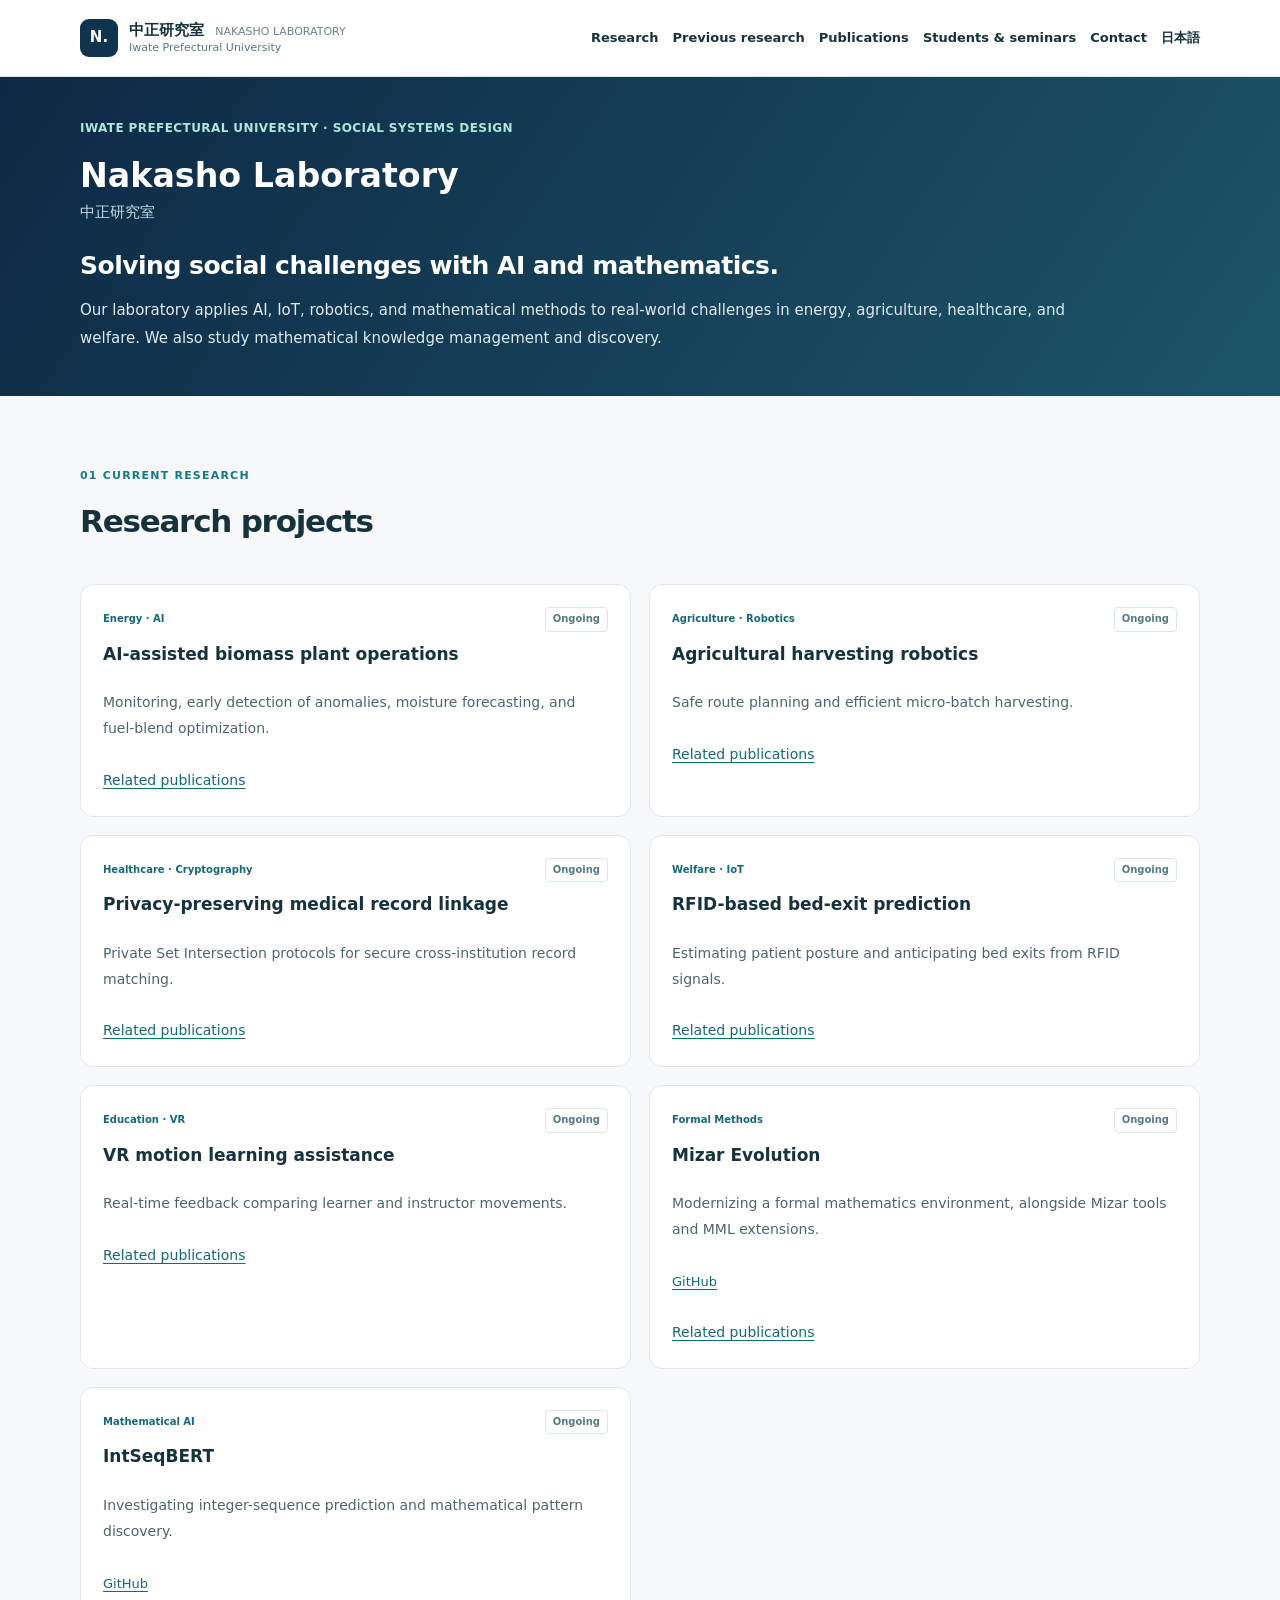
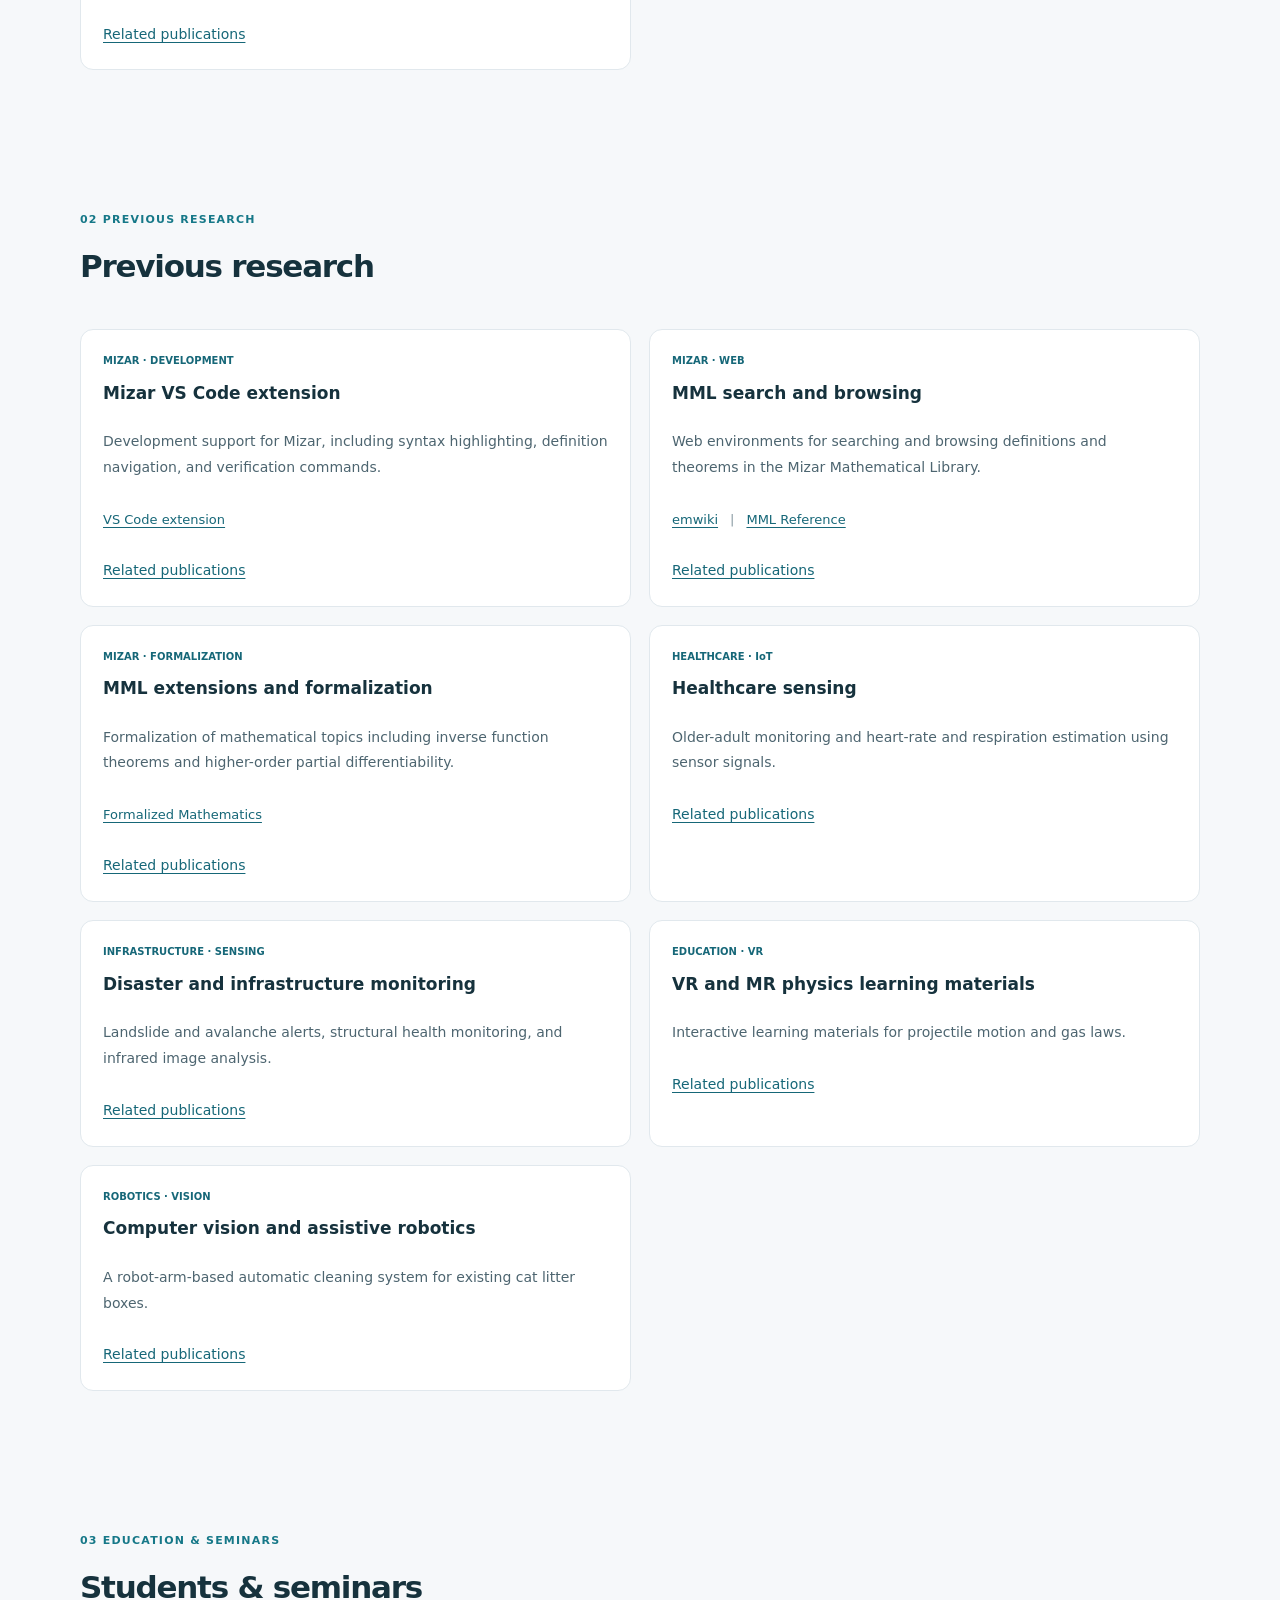
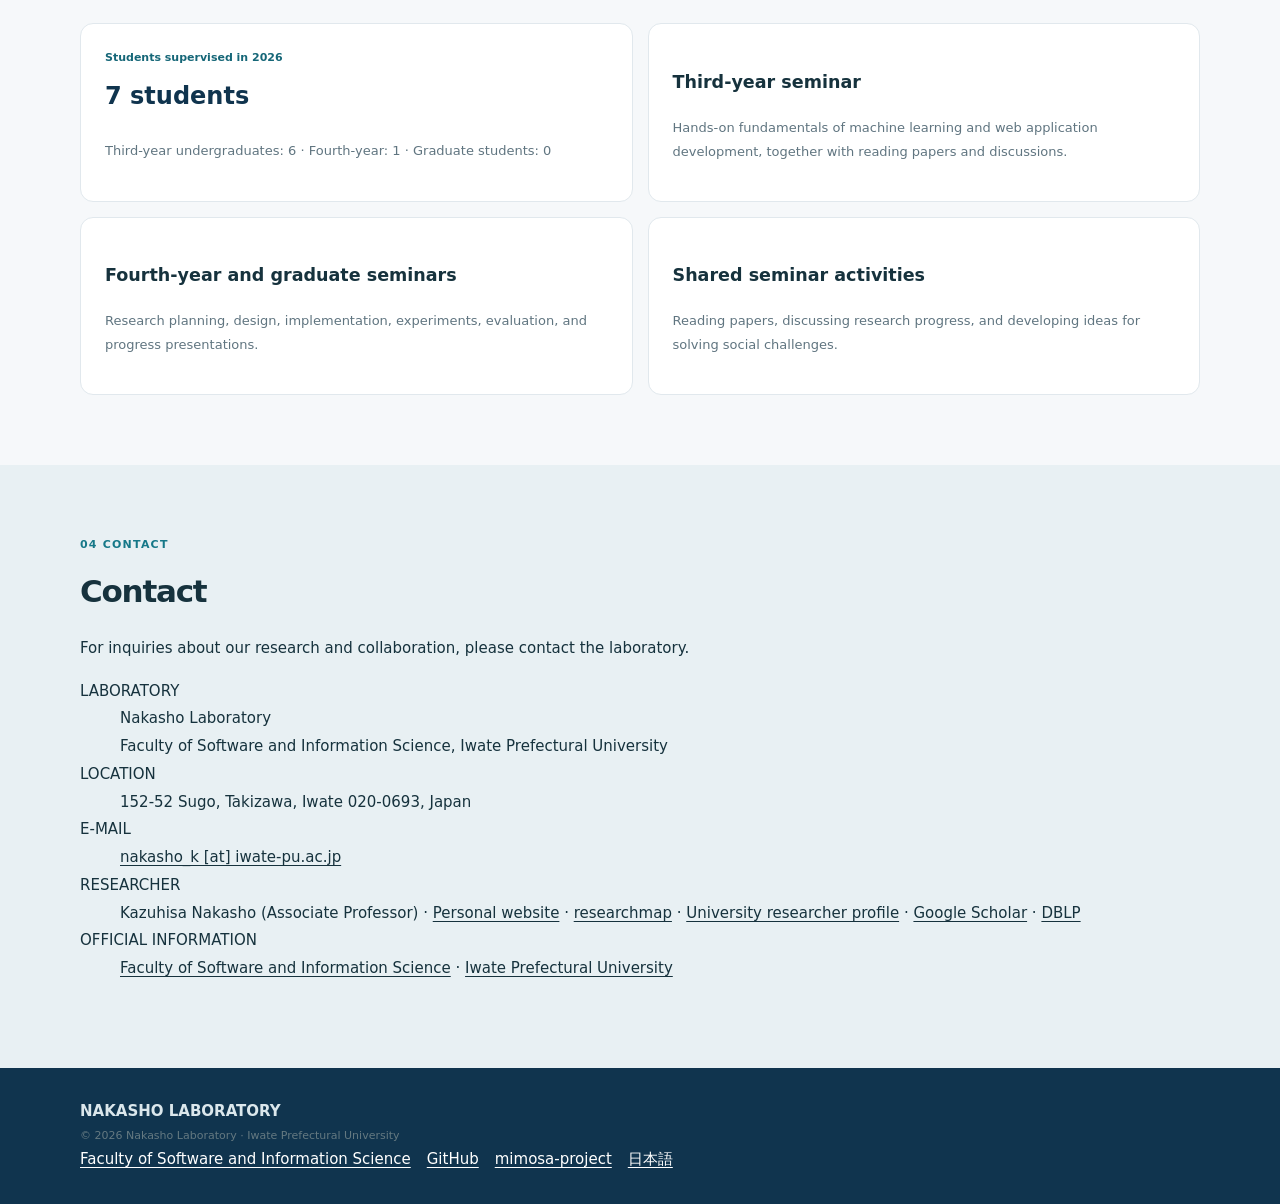
==== commit e309dbf5: "final polish: researcher links, English contact, and direct publication links" ====
--- a/en/index.html
+++ b/en/index.html
@@ -1,4 +1,4 @@
-<!doctype html><html lang="en"><head><meta charset="utf-8"><meta name="viewport" content="width=device-width,initial-scale=1"><title>Nakasho Laboratory | Iwate Prefectural University</title><meta name="description" content="AI, IoT, robotics and mathematical methods for sustainable social systems."><link rel="stylesheet" href="../assets/site.css"></head><body><a class="skip-link" href="#main">Skip to main content</a><header class="site-header"><div class="container header-inner"><a class="brand" href="#top"><span class="brand-mark">N.</span><span class="brand-text"><strong>中正研究室 <span class="brand-en">NAKASHO LABORATORY</span></strong><small>Iwate Prefectural University</small></span></a><nav class="nav"><a href="#research">Research</a><a href="#history">Previous research</a><a href="publications.html">Publications</a><a href="#seminar">Students &amp; seminars</a><a href="../" lang="ja">日本語</a></nav><details class="mobile-menu"><summary>Menu ☰</summary><nav class="mobile-dropdown"><a href="#research">Research</a><a href="#history">Previous research</a><a href="publications.html">Publications</a><a href="#seminar">Students &amp; seminars</a><a href="../" lang="ja">日本語</a></nav></details></div></header><main id="main"><section class="hero" id="top"><div class="container hero-shell"><div class="hero-copy"><div class="kicker">IWATE PREFECTURAL UNIVERSITY · SOCIAL SYSTEMS DESIGN</div><h1>Nakasho Laboratory <span class="hero-roman">中正研究室</span></h1><h2 class="hero-mission">Solving social challenges with AI and mathematics.</h2><p class="hero-lead">Our laboratory applies AI, IoT, robotics, and mathematical methods to real-world challenges in energy, agriculture, healthcare, and welfare. We also study mathematical knowledge management and discovery.</p></div></div></section><section class="section" id="research"><div class="container"><div class="section-head"><div><div class="section-eyebrow">01 CURRENT RESEARCH</div><h2 class="section-title">Research projects</h2></div></div><div class="project-grid">
+<!doctype html><html lang="en"><head><meta charset="utf-8"><meta name="viewport" content="width=device-width,initial-scale=1"><title>Nakasho Laboratory | Iwate Prefectural University</title><meta name="description" content="AI, IoT, robotics and mathematical methods for sustainable social systems."><link rel="stylesheet" href="../assets/site.css"></head><body><a class="skip-link" href="#main">Skip to main content</a><header class="site-header"><div class="container header-inner"><a class="brand" href="#top"><span class="brand-mark">N.</span><span class="brand-text"><strong>中正研究室 <span class="brand-en">NAKASHO LABORATORY</span></strong><small>Iwate Prefectural University</small></span></a><nav class="nav"><a href="#research">Research</a><a href="#history">Previous research</a><a href="publications.html">Publications</a><a href="#seminar">Students &amp; seminars</a><a href="#contact">Contact</a><a href="../" lang="ja">日本語</a></nav><details class="mobile-menu"><summary>Menu ☰</summary><nav class="mobile-dropdown"><a href="#research">Research</a><a href="#history">Previous research</a><a href="publications.html">Publications</a><a href="#seminar">Students &amp; seminars</a><a href="#contact">Contact</a><a href="../" lang="ja">日本語</a></nav></details></div></header><main id="main"><section class="hero" id="top"><div class="container hero-shell"><div class="hero-copy"><div class="kicker">IWATE PREFECTURAL UNIVERSITY · SOCIAL SYSTEMS DESIGN</div><h1>Nakasho Laboratory <span class="hero-roman">中正研究室</span></h1><h2 class="hero-mission">Solving social challenges with AI and mathematics.</h2><p class="hero-lead">Our laboratory applies AI, IoT, robotics, and mathematical methods to real-world challenges in energy, agriculture, healthcare, and welfare. We also study mathematical knowledge management and discovery.</p></div></div></section><section class="section" id="research"><div class="container"><div class="section-head"><div><div class="section-eyebrow">01 CURRENT RESEARCH</div><h2 class="section-title">Research projects</h2></div></div><div class="project-grid">
 <article class="project-card"><div class="project-content"><div class="project-meta"><span class="project-tag">Energy · AI</span><span class="project-status">Ongoing</span></div><h3>AI-assisted biomass plant operations</h3><p>Monitoring, early detection of anomalies, moisture forecasting, and fuel-blend optimization.</p><p class="related-publications"><a href="publications.html#biomass">Related publications</a></p></div></article><article class="project-card"><div class="project-content"><div class="project-meta"><span class="project-tag">Agriculture · Robotics</span><span class="project-status">Ongoing</span></div><h3>Agricultural harvesting robotics</h3><p>Safe route planning and efficient micro-batch harvesting.</p><p class="related-publications"><a href="publications.html#agriculture">Related publications</a></p></div></article><article class="project-card"><div class="project-content"><div class="project-meta"><span class="project-tag">Healthcare · Cryptography</span><span class="project-status">Ongoing</span></div><h3>Privacy-preserving medical record linkage</h3><p>Private Set Intersection protocols for secure cross-institution record matching.</p><p class="related-publications"><a href="publications.html#privacy">Related publications</a></p></div></article><article class="project-card"><div class="project-content"><div class="project-meta"><span class="project-tag">Welfare · IoT</span><span class="project-status">Ongoing</span></div><h3>RFID-based bed-exit prediction</h3><p>Estimating patient posture and anticipating bed exits from RFID signals.</p><p class="related-publications"><a href="publications.html#bed-exit">Related publications</a></p></div></article><article class="project-card"><div class="project-content"><div class="project-meta"><span class="project-tag">Education · VR</span><span class="project-status">Ongoing</span></div><h3>VR motion learning assistance</h3><p>Real-time feedback comparing learner and instructor movements.</p><p class="related-publications"><a href="publications.html#vr">Related publications</a></p></div></article><article class="project-card"><div class="project-content"><div class="project-meta"><span class="project-tag">Formal Methods</span><span class="project-status">Ongoing</span></div><h3>Mizar Evolution</h3><p>Modernizing a formal mathematics environment, alongside Mizar tools and MML extensions.</p><p class="project-resources"><a href="https://github.com/aabaa/mizar-evo" target="_blank" rel="noopener noreferrer">GitHub</a></p><p class="related-publications"><a href="publications.html#mizar">Related publications</a></p></div></article><article class="project-card"><div class="project-content"><div class="project-meta"><span class="project-tag">Mathematical AI</span><span class="project-status">Ongoing</span></div><h3>IntSeqBERT</h3><p>Investigating integer-sequence prediction and mathematical pattern discovery.</p><p class="project-resources"><a href="https://github.com/aabaa/IntSeqBERT" target="_blank" rel="noopener noreferrer">GitHub</a></p><p class="related-publications"><a href="publications.html#intseq">Related publications</a></p></div></article>
 </div></div></section><section class="section" id="history"><div class="container"><div class="section-head"><div><div class="section-eyebrow">02 PREVIOUS RESEARCH</div><h2 class="section-title">Previous research</h2></div></div><div class="project-grid"><article class="project-card"><div class="project-content"><div class="project-meta"><span class="project-tag">MIZAR · DEVELOPMENT</span></div><h3>Mizar VS Code extension</h3><p>Development support for Mizar, including syntax highlighting, definition navigation, and verification commands.</p><p class="project-resources"><a href="https://marketplace.visualstudio.com/items?itemName=fpsbpkm.mizar-extension" target="_blank" rel="noopener noreferrer">VS Code extension</a></p><p class="related-publications"><a href="publications.html#mizar">Related publications</a></p></div></article>
 <article class="project-card"><div class="project-content"><div class="project-meta"><span class="project-tag">MIZAR · WEB</span></div><h3>MML search and browsing</h3><p>Web environments for searching and browsing definitions and theorems in the Mizar Mathematical Library.</p><p class="project-resources"><a href="https://em1.cs.shinshu-u.ac.jp/emwiki/release/" target="_blank" rel="noopener noreferrer">emwiki</a><span class="resource-separator" aria-hidden="true">|</span><a href="https://mimosa-project.github.io/mmlreference/current/" target="_blank" rel="noopener noreferrer">MML Reference</a></p><p class="related-publications"><a href="publications.html#mizar">Related publications</a></p></div></article>
@@ -6,4 +6,4 @@
 <article class="project-card"><div class="project-content"><div class="project-meta"><span class="project-tag">HEALTHCARE · IoT</span></div><h3>Healthcare sensing</h3><p>Older-adult monitoring and heart-rate and respiration estimation using sensor signals.</p><p class="related-publications"><a href="publications.html#bed-exit">Related publications</a></p></div></article>
 <article class="project-card"><div class="project-content"><div class="project-meta"><span class="project-tag">INFRASTRUCTURE · SENSING</span></div><h3>Disaster and infrastructure monitoring</h3><p>Landslide and avalanche alerts, structural health monitoring, and infrared image analysis.</p><p class="related-publications"><a href="publications.html#other">Related publications</a></p></div></article>
 <article class="project-card"><div class="project-content"><div class="project-meta"><span class="project-tag">EDUCATION · VR</span></div><h3>VR and MR physics learning materials</h3><p>Interactive learning materials for projectile motion and gas laws.</p><p class="related-publications"><a href="publications.html#other">Related publications</a></p></div></article>
-<article class="project-card"><div class="project-content"><div class="project-meta"><span class="project-tag">ROBOTICS · VISION</span></div><h3>Computer vision and assistive robotics</h3><p>A robot-arm-based automatic cleaning system for existing cat litter boxes.</p><p class="related-publications"><a href="publications.html#vr">Related publications</a></p></div></article></div></div></section><section class="section" id="seminar"><div class="container"><div class="section-eyebrow">03 EDUCATION &amp; SEMINARS</div><h2 class="section-title">Students &amp; seminars</h2><div class="outcome-grid"><div class="outcome-card"><div class="outcome-label">Students supervised in 2026</div><div class="outcome-value outcome-text">7 students</div><p>Third-year undergraduates: 6 · Fourth-year: 1 · Graduate students: 0</p></div><div class="outcome-card"><h3>Third-year seminar</h3><p>Hands-on fundamentals of machine learning and web application development, together with reading papers and discussions.</p></div><div class="outcome-card"><h3>Fourth-year and graduate seminars</h3><p>Research planning, design, implementation, experiments, evaluation, and progress presentations.</p></div><div class="outcome-card"><h3>Shared seminar activities</h3><p>Reading papers, discussing research progress, and developing ideas for solving social challenges.</p></div></div></div></section></main><footer><div class="container"><strong>NAKASHO LABORATORY</strong><p>Iwate Prefectural University · Faculty of Software and Information Science</p><small>Draft site · Not yet published</small></div></footer></body></html>+<article class="project-card"><div class="project-content"><div class="project-meta"><span class="project-tag">ROBOTICS · VISION</span></div><h3>Computer vision and assistive robotics</h3><p>A robot-arm-based automatic cleaning system for existing cat litter boxes.</p><p class="related-publications"><a href="publications.html#vr">Related publications</a></p></div></article></div></div></section><section class="section" id="seminar"><div class="container"><div class="section-eyebrow">03 EDUCATION &amp; SEMINARS</div><h2 class="section-title">Students &amp; seminars</h2><div class="outcome-grid"><div class="outcome-card"><div class="outcome-label">Students supervised in 2026</div><div class="outcome-value outcome-text">7 students</div><p>Third-year undergraduates: 6 · Fourth-year: 1 · Graduate students: 0</p></div><div class="outcome-card"><h3>Third-year seminar</h3><p>Hands-on fundamentals of machine learning and web application development, together with reading papers and discussions.</p></div><div class="outcome-card"><h3>Fourth-year and graduate seminars</h3><p>Research planning, design, implementation, experiments, evaluation, and progress presentations.</p></div><div class="outcome-card"><h3>Shared seminar activities</h3><p>Reading papers, discussing research progress, and developing ideas for solving social challenges.</p></div></div></div></section><section class="section contact" id="contact"><div class="container contact-inner"><div><div class="section-eyebrow">04 CONTACT</div><h2 class="section-title">Contact</h2><p>For inquiries about our research and collaboration, please contact the laboratory.</p></div><dl class="contact-info"><dt>LABORATORY</dt><dd>Nakasho Laboratory<br>Faculty of Software and Information Science, Iwate Prefectural University</dd><dt>LOCATION</dt><dd>152-52 Sugo, Takizawa, Iwate 020-0693, Japan</dd><dt>E-MAIL</dt><dd><a href="mailto:nakasho_k@iwate-pu.ac.jp">nakasho_k [at] iwate-pu.ac.jp</a></dd><dt>RESEARCHER</dt><dd>Kazuhisa Nakasho (Associate Professor) · <a href="https://aabaa.github.io/kazuhisa.nakasho/" target="_blank" rel="noopener noreferrer">Personal website</a> · <a href="https://researchmap.jp/kazuhisa.nakasho" target="_blank" rel="noopener noreferrer">researchmap</a> · <a href="https://souran.iwate-pu.ac.jp/html/200000623_en.html" target="_blank" rel="noopener noreferrer">University researcher profile</a> · <a href="https://scholar.google.com/citations?user=jwfd8xcAAAAJ&amp;hl=ja&amp;oi=ao" target="_blank" rel="noopener noreferrer">Google Scholar</a> · <a href="https://dblp.org/pers/hd/n/Nakasho:Kazuhisa" target="_blank" rel="noopener noreferrer">DBLP</a></dd><dt>OFFICIAL INFORMATION</dt><dd><a href="https://www.soft.iwate-pu.ac.jp/" target="_blank" rel="noopener noreferrer">Faculty of Software and Information Science</a> · <a href="https://www.iwate-pu.ac.jp/" target="_blank" rel="noopener noreferrer">Iwate Prefectural University</a></dd></dl></div></section></main><footer><div class="container footer-inner"><div><div class="footer-brand">NAKASHO LABORATORY</div><div class="footer-note">© 2026 Nakasho Laboratory · Iwate Prefectural University</div></div><div class="footer-links"><a href="https://www.soft.iwate-pu.ac.jp/" target="_blank" rel="noopener noreferrer">Faculty of Software and Information Science</a><a href="https://github.com/aabaa" target="_blank" rel="noopener noreferrer">GitHub</a><a href="https://github.com/mimosa-project" target="_blank" rel="noopener noreferrer">mimosa-project</a><a href="../" lang="ja">日本語</a></div></div></footer></body></html>
--- a/assets/site.css
+++ b/assets/site.css
@@ -48,3 +48,16 @@
 /* Visible separator between adjacent resource links. */
 .project-resources{align-items:baseline;column-gap:12px;row-gap:5px}
 .resource-separator{color:#8798a0;font-size:13px;flex:0 0 auto}
+
+/* Field-specific bibliography links, matching ordinary resource links. */
+.related-publications{margin:12px 0 0;font-size:13px}
+.related-publications a{color:var(--teal);text-decoration:underline;text-underline-offset:3px}
+.pub-page-title{font-size:clamp(26px,3vw,34px);margin:8px 0 14px}
+.pub-intro{max-width:860px;color:var(--muted);font-size:14px}
+.pub-intro a,.pub-entry-title a{color:var(--teal);text-decoration:underline;text-underline-offset:3px}
+.pub-toc{display:flex;flex-wrap:wrap;gap:9px 18px;padding:17px 0;border-bottom:1px solid var(--line)}
+.pub-toc a{font-size:13px;color:var(--teal);text-decoration:underline;text-underline-offset:3px}
+.pub-group{padding:29px 0 13px;border-bottom:1px solid var(--line);scroll-margin-top:95px}
+.pub-group h2{font-size:21px;margin:0 0 12px}
+.pub-entries{padding-left:22px}.pub-entries li{padding:5px 0 12px}
+.pub-entry-title{font-size:14px;font-weight:600}.pub-entry-meta,.pub-pending{font-size:13px;color:var(--muted)}
